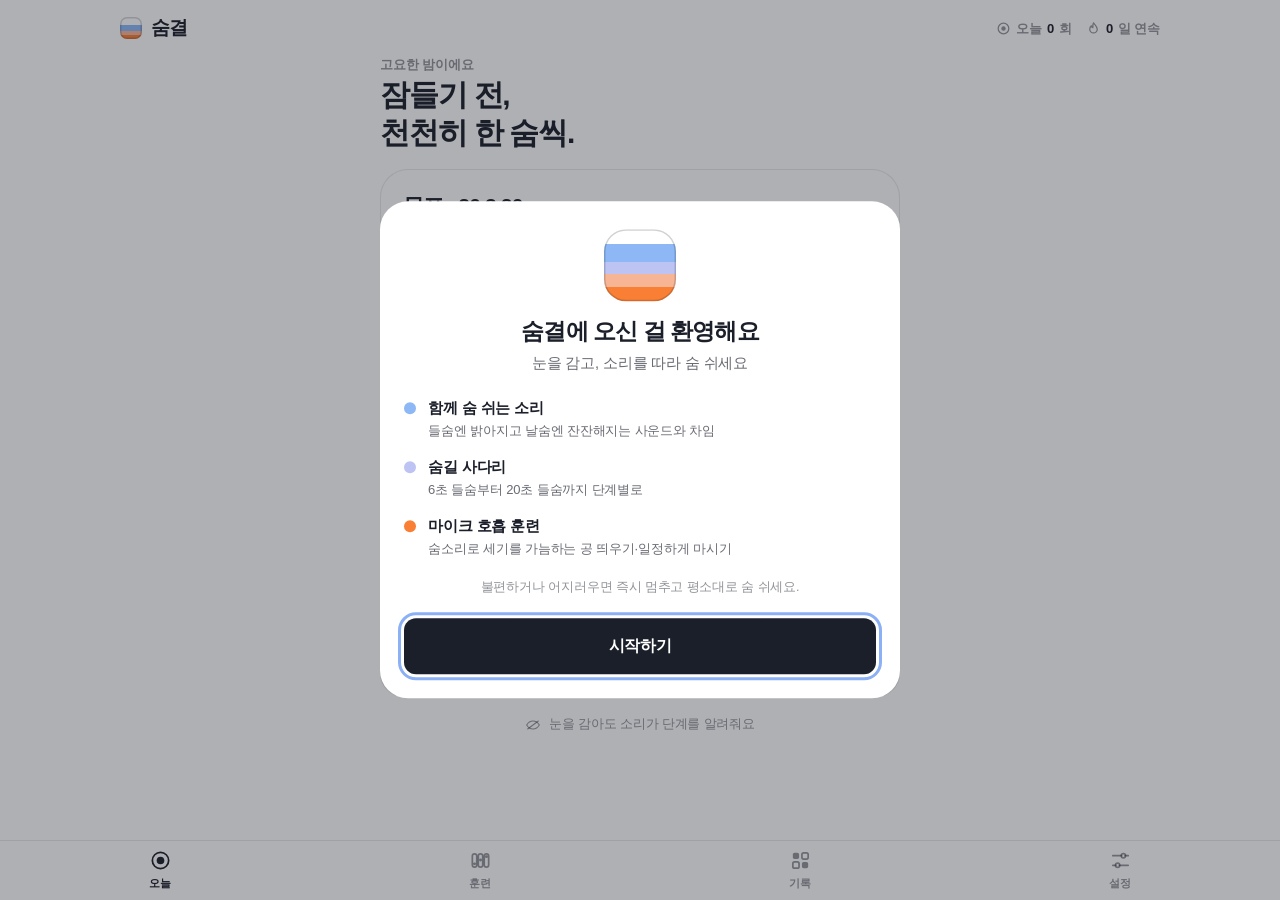
==== index.html @ 4a543d25 "design: v2.3 — 아래에서 차오르는 물 + 흰 배경 (가운데 원/블롭 제거) - 호흡 화면: 흰 화면 아래에서 물이 차오르고 내려감, 윗면은 잔잔한 물결 두 겹 - 가득 " ====
<!DOCTYPE html>
<html lang="ko">
<head>
  <meta charset="UTF-8">
  <meta name="viewport" content="width=device-width, initial-scale=1, viewport-fit=cover">
  <title>숨결 — 느린 호흡 트레이너</title>
  <meta name="description" content="눈을 감고 소리만 따라가도 되는 느린 호흡(20·3·20) 트레이너. 오프라인, 계정 없이.">
  <meta name="theme-color" content="#FFFFFF">
  <meta name="apple-mobile-web-app-capable" content="yes">
  <meta name="mobile-web-app-capable" content="yes">
  <meta name="apple-mobile-web-app-status-bar-style" content="default">
  <meta name="apple-mobile-web-app-title" content="숨결">
  <link rel="manifest" href="manifest.webmanifest">
  <link rel="icon" href="icons/icon.svg" type="image/svg+xml">
  <link rel="apple-touch-icon" href="icons/apple-touch-icon.png">
  <link rel="stylesheet" href="styles.css">
</head>
<body data-phase="idle" data-mode="idle">
  <!-- ============ 호흡 화면 (전체 화면) ============ -->
  <div class="breath-screen" id="breathScreen">
    <div class="cycle-bar" aria-hidden="true"><i id="cycleBar"></i></div>
    <div class="guide-line" aria-hidden="true"><span>가득</span></div>
    <div class="water" aria-hidden="true"></div>
    <div class="bs-text">
      <p class="phase" id="phaseText">준비</p>
      <p class="count" id="countText"></p>
    </div>
    <p class="session-note" id="sessionNote">숨이 버거우면 언제든 평소대로 쉬어도 괜찮아요</p>
  </div>

  <!-- 세션 상단 바 -->
  <div class="session-bar" aria-hidden="true">
    <button class="icon-btn" id="stopBtn" aria-label="세션 종료">
      <svg viewBox="0 0 24 24"><path d="M6 6l12 12M18 6 6 18" stroke="currentColor" stroke-width="2" stroke-linecap="round"/></svg>
    </button>
    <p class="session-meta" id="sessionMeta">20·3·20 · 3 사이클</p>
    <div class="session-actions">
      <button class="icon-btn" id="soundBtn" aria-label="소리 끄기" aria-pressed="true">
        <svg class="on" viewBox="0 0 24 24"><path d="M4 9.5h3.5L12 5.5v13l-4.5-4H4z" fill="currentColor"/><path d="M15.5 9a4.2 4.2 0 0 1 0 6M18 6.5a7.8 7.8 0 0 1 0 11" fill="none" stroke="currentColor" stroke-width="1.8" stroke-linecap="round"/></svg>
        <svg class="off" viewBox="0 0 24 24"><path d="M4 9.5h3.5L12 5.5v13l-4.5-4H4z" fill="currentColor"/><path d="M16 9.5l5 5M21 9.5l-5 5" stroke="currentColor" stroke-width="1.8" stroke-linecap="round"/></svg>
      </button>
      <button class="icon-btn" id="pauseBtn" aria-label="일시정지">
        <svg class="pause" viewBox="0 0 24 24"><rect x="6.5" y="5" width="3.6" height="14" rx="1.2" fill="currentColor"/><rect x="13.9" y="5" width="3.6" height="14" rx="1.2" fill="currentColor"/></svg>
        <svg class="play" viewBox="0 0 24 24"><path d="M8 5.5v13a.8.8 0 0 0 1.2.7l10.4-6.5a.8.8 0 0 0 0-1.4L9.2 4.8A.8.8 0 0 0 8 5.5Z" fill="currentColor"/></svg>
      </button>
    </div>
  </div>

  <!-- 상단 바 -->
  <header class="topbar">
    <div class="brand">
      <span class="brand-mark" aria-hidden="true"></span>
      <span class="brand-name">숨결</span>
    </div>
    <div class="chips">
      <span class="chip" title="오늘 완료한 호흡 사이클">
        <svg viewBox="0 0 24 24" aria-hidden="true"><circle cx="12" cy="12" r="8.5" fill="none" stroke="currentColor" stroke-width="2"/><circle cx="12" cy="12" r="3.5" fill="currentColor"/></svg>
        오늘 <b id="todayCount">0</b>회
      </span>
      <span class="chip" title="연속으로 연습한 날">
        <svg viewBox="0 0 24 24" aria-hidden="true"><path d="M12 3c3 4 6 6.2 6 10a6 6 0 0 1-12 0c0-2.4 1.3-4 2.6-5.3.3 1.6 1.2 2.6 2.4 3C10.4 7.8 11 5.2 12 3Z" fill="none" stroke="currentColor" stroke-width="2" stroke-linejoin="round"/></svg>
        <b id="streakCount">0</b>일 연속
      </span>
    </div>
  </header>

  <main id="main">
    <!-- ============ 오늘 (호흡) ============ -->
    <section class="view view-breathe" id="view-breathe" aria-labelledby="greetTitle">
      <div class="greet">
        <p class="eyebrow" id="greetEyebrow">편안한 저녁이에요</p>
        <h1 id="greetTitle">오늘도 천천히,<br>한 숨씩.</h1>
      </div>

      <div class="hero" aria-hidden="true">
        <div class="hero-text"><b id="heroTitle">기본 · 10·2·10</b><span id="heroMeta">3 사이클 · 약 1분</span></div>
        <div class="water"></div>
      </div>
      <button class="btn-primary" id="startBtn">
        <svg viewBox="0 0 24 24" aria-hidden="true"><path d="M8 5.5v13a.8.8 0 0 0 1.2.7l10.4-6.5a.8.8 0 0 0 0-1.4L9.2 4.8A.8.8 0 0 0 8 5.5Z" fill="currentColor"/></svg>
        호흡 시작
      </button>

      <div class="block">
        <div class="field-head"><h3>호흡 리듬</h3><span class="hint">들숨 · 멈춤 · 날숨 (초)</span></div>
        <div class="segmented" id="rhythmPicker" role="radiogroup" aria-label="호흡 리듬"></div>
      </div>
      <div class="block">
        <div class="field-head"><h3>반복</h3><span class="hint" id="totalTime">총 1분 6초</span></div>
        <div class="pills" id="cyclePicker" role="radiogroup" aria-label="반복 사이클 수"></div>
      </div>
      <p class="tip">
        <svg viewBox="0 0 24 24" aria-hidden="true"><path d="M2.5 12s3.5-6 9.5-6 9.5 6 9.5 6-3.5 6-9.5 6-9.5-6-9.5-6Z" fill="none" stroke="currentColor" stroke-width="1.6"/><path d="M4 18 20 6" stroke="currentColor" stroke-width="1.6" stroke-linecap="round"/></svg>
        눈을 감아도 소리가 단계를 알려줘요
      </p>
    </section>

    <!-- ============ 훈련 (마이크) ============ -->
    <section class="view view-train" id="view-train" hidden aria-labelledby="trainTitle">
      <div class="view-head">
        <p class="eyebrow">호흡 근육 운동</p>
        <h2 id="trainTitle">훈련</h2>
      </div>

      <div id="trainMenu" class="train-menu">
        <button class="game-card" data-game="balls">
          <div class="gc-text"><b>공 띄우기</b><span>세게 들이쉬어 공 3개를 띄워요. 인센티브 스피로미터처럼 힘을 키우는 훈련</span><em id="bestBalls"></em></div>
          <div class="gc-art" aria-hidden="true"><i style="--y:.25"></i><i style="--y:.6"></i><i style="--y:1"></i></div>
        </button>
        <button class="game-card" data-game="steady">
          <div class="gc-text"><b>일정하게 마시기</b><span>초록 구간 안에서 숨의 세기를 3초 일정하게. 호흡량을 고르게 조절하는 훈련</span><em id="bestSteady"></em></div>
          <div class="gc-art steady" aria-hidden="true"><u></u><i style="--y:.5"></i></div>
        </button>
        <p class="train-note"><b>어떻게 알아요?</b> 마이크로 숨소리의 크기만 분석해요. 소리는 기기 안에서만 처리하고 녹음·저장·전송하지 않아요. 실제 호흡량(mL)을 재는 건 아니고, 숨의 세기를 소리로 가늠하는 연습이에요. 입으로 마시거나 내쉬면 소리가 더 잘 잡혀요.</p>
      </div>

      <div id="trainGame" hidden>
        <div class="game-top">
          <button class="btn-ghost" id="gameBack">← 훈련 목록</button>
          <span class="mic-pill" id="micPill"><i></i><span id="micPillText">대기</span></span>
        </div>
        <div class="panel game-panel">
          <p class="game-title" id="gameTitle"></p>
          <div class="tube-area" id="tubeArea" aria-hidden="true"></div>
          <div class="meter" aria-hidden="true"><i id="meterFill"></i></div>
          <p class="game-msg" id="gameMsg" role="status" aria-live="polite"></p>
          <p class="game-sub" id="gameSub"></p>
          <div class="rep-dots" id="repDots" aria-hidden="true"></div>
          <button class="btn-primary" id="gameStart">시작</button>
          <button class="btn-text" id="demoToggle">마이크 없이 체험 (화면을 길게 눌러 불기)</button>
        </div>
      </div>
    </section>

    <!-- ============ 기록 ============ -->
    <section class="view view-journey" id="view-journey" hidden aria-labelledby="journeyTitle">
      <div class="view-head">
        <p class="eyebrow">나의 숨길</p>
        <h2 id="journeyTitle">기록</h2>
      </div>

      <div class="stats" id="stats"></div>

      <div class="panel">
        <div class="panel-head">
          <h3>최근 12주</h3>
          <div class="legend" aria-hidden="true">
            <span>적게</span><i class="l0"></i><i class="l1"></i><i class="l2"></i><i class="l3"></i><i class="l4"></i><span>많이</span>
          </div>
        </div>
        <div class="heatmap-wrap">
          <div class="heatmap" id="heatmap"></div>
          <div class="tooltip" id="heatTip" role="status" hidden></div>
        </div>
      </div>

      <div class="panel">
        <div class="panel-head">
          <h3>숨길 사다리</h3>
          <span class="hint">같은 단계 3번 완주 시 다음 단계 추천</span>
        </div>
        <ol class="ladder" id="ladder"></ol>
      </div>

      <div class="panel">
        <div class="panel-head">
          <h3>날짜별 기록</h3>
          <span class="hint" id="recordCount"></span>
        </div>
        <ul class="records" id="records"></ul>
        <p class="empty" id="emptyRecords" hidden>아직 기록이 없어요.<br>첫 번째 숨을 시작해 볼까요?</p>
      </div>
    </section>

    <!-- ============ 설정 ============ -->
    <section class="view view-settings" id="view-settings" hidden aria-labelledby="settingsTitle">
      <div class="view-head">
        <p class="eyebrow">나에게 맞게</p>
        <h2 id="settingsTitle">설정</h2>
      </div>

      <div class="panel list">
        <div class="row">
          <div class="row-text"><b>배경 사운드</b><span>호흡에 맞춰 함께 숨 쉬는 앰비언트</span></div>
          <div class="volume">
            <input type="range" id="volume" min="0" max="100" step="1" aria-label="배경 사운드 볼륨">
            <output id="volumeOut">60</output>
          </div>
        </div>
        <label class="row">
          <div class="row-text"><b>단계 전환 차임</b><span>들숨 ↑ · 멈춤 · 날숨 ↓ 음정으로 알림</span></div>
          <input type="checkbox" class="switch" id="optChime" role="switch">
        </label>
        <label class="row">
          <div class="row-text"><b>진동</b><span>단계마다 다른 진동 패턴 (Android)</span></div>
          <input type="checkbox" class="switch" id="optHaptics" role="switch">
        </label>
        <label class="row">
          <div class="row-text"><b>마음 체크인</b><span>세션 전후 마음 상태를 기록</span></div>
          <input type="checkbox" class="switch" id="optCheckin" role="switch">
        </label>
        <label class="row">
          <div class="row-text"><b>화면 켜짐 유지</b><span>연습 중 화면이 꺼지지 않게</span></div>
          <input type="checkbox" class="switch" id="optWake" role="switch">
        </label>
      </div>

      <div class="panel list">
        <div class="row">
          <div class="row-text"><b>기록 내보내기</b><span>JSON 파일로 백업</span></div>
          <button class="btn-ghost" id="exportBtn">내보내기</button>
        </div>
        <div class="row">
          <div class="row-text"><b>기록 초기화</b><span>이 기기의 모든 연습 기록 삭제</span></div>
          <button class="btn-ghost danger" id="resetBtn">초기화</button>
        </div>
      </div>

      <div class="panel about">
        <p><b>안전 안내</b> 느린 호흡과 숨 멈춤은 사람에 따라 어지러움을 줄 수 있어요. 불편하면 즉시 멈추고 평소대로 숨 쉬세요. 숨결은 의료 기기가 아니에요.</p>
        <p><b>프라이버시</b> 계정·서버·추적이 없어요. 모든 기록은 이 기기에만 저장돼요. 훈련의 마이크 소리는 녹음하지 않고 기기 안에서만 분석해요.</p>
        <p class="version">숨결 v2.3</p>
      </div>
    </section>
  </main>

  <!-- 하단 탭 -->
  <nav class="tabbar" aria-label="주요 메뉴">
    <button class="tab" data-view="breathe" aria-current="page">
      <svg viewBox="0 0 24 24" aria-hidden="true"><circle cx="12" cy="12" r="8.5" fill="none" stroke="currentColor" stroke-width="1.8"/><circle cx="12" cy="12" r="4" fill="currentColor"/></svg>
      <span>오늘</span>
    </button>
    <button class="tab" data-view="train">
      <svg viewBox="0 0 24 24" aria-hidden="true"><rect x="3.5" y="5" width="4.6" height="14" rx="2.3" fill="none" stroke="currentColor" stroke-width="1.8"/><rect x="9.7" y="5" width="4.6" height="14" rx="2.3" fill="none" stroke="currentColor" stroke-width="1.8"/><rect x="15.9" y="5" width="4.6" height="14" rx="2.3" fill="none" stroke="currentColor" stroke-width="1.8"/><circle cx="5.8" cy="15.5" r="1.5" fill="currentColor"/><circle cx="12" cy="11.5" r="1.5" fill="currentColor"/><circle cx="18.2" cy="8" r="1.5" fill="currentColor"/></svg>
      <span>훈련</span>
    </button>
    <button class="tab" data-view="journey">
      <svg viewBox="0 0 24 24" aria-hidden="true"><rect x="4" y="4" width="6.5" height="6.5" rx="1.8" fill="currentColor"/><rect x="13.5" y="4" width="6.5" height="6.5" rx="1.8" fill="none" stroke="currentColor" stroke-width="1.8"/><rect x="4" y="13.5" width="6.5" height="6.5" rx="1.8" fill="none" stroke="currentColor" stroke-width="1.8"/><rect x="13.5" y="13.5" width="6.5" height="6.5" rx="1.8" fill="currentColor"/></svg>
      <span>기록</span>
    </button>
    <button class="tab" data-view="settings">
      <svg viewBox="0 0 24 24" aria-hidden="true"><path d="M4 7h9M17 7h3M4 17h3M11 17h9" stroke="currentColor" stroke-width="1.8" stroke-linecap="round"/><circle cx="15" cy="7" r="2.2" fill="none" stroke="currentColor" stroke-width="1.8"/><circle cx="9" cy="17" r="2.2" fill="none" stroke="currentColor" stroke-width="1.8"/></svg>
      <span>설정</span>
    </button>
  </nav>

  <!-- 시트: 체크인 / 요약 / 웰컴 -->
  <div class="backdrop" id="backdrop" hidden></div>

  <div class="sheet" id="checkinSheet" role="dialog" aria-modal="true" aria-labelledby="checkinTitle" hidden>
    <p class="eyebrow" id="checkinEyebrow">시작 전</p>
    <h3 id="checkinTitle">지금 마음은 어떤가요?</h3>
    <div class="moods" id="moods"></div>
    <button class="btn-text" id="checkinSkip">건너뛰기</button>
  </div>

  <div class="sheet" id="summarySheet" role="dialog" aria-modal="true" aria-labelledby="summaryTitle" hidden>
    <div class="summary-orb" aria-hidden="true"></div>
    <h3 id="summaryTitle">수고했어요</h3>
    <p class="summary-lead" id="summaryLead"></p>
    <div class="summary-stats" id="summaryStats"></div>
    <div class="delta" id="summaryDelta" hidden></div>
    <div class="levelup" id="levelUp" hidden></div>
    <button class="btn-primary" id="summaryDone">완료</button>
  </div>

  <div class="sheet" id="onboardSheet" role="dialog" aria-modal="true" aria-labelledby="onboardTitle" hidden>
    <div class="summary-orb" aria-hidden="true"></div>
    <h3 id="onboardTitle">숨결에 오신 걸 환영해요</h3>
    <p class="welcome-sub">눈을 감고, 소리를 따라 숨 쉬세요</p>
    <ul class="usp">
      <li><i class="dot mint"></i><div><b>함께 숨 쉬는 소리</b><span>들숨엔 밝아지고 날숨엔 잔잔해지는 사운드와 차임</span></div></li>
      <li><i class="dot lav"></i><div><b>숨길 사다리</b><span>6초 들숨부터 20초 들숨까지 단계별로</span></div></li>
      <li><i class="dot peach"></i><div><b>마이크 호흡 훈련</b><span>숨소리로 세기를 가늠하는 공 띄우기·일정하게 마시기</span></div></li>
    </ul>
    <p class="safety">불편하거나 어지러우면 즉시 멈추고 평소대로 숨 쉬세요.</p>
    <button class="btn-primary" id="onboardDone">시작하기</button>
  </div>

  <div class="toast" id="toast" role="status" aria-live="polite"></div>
  <div class="sr-only" id="announcer" aria-live="assertive"></div>

  <script src="app.js"></script>
  <script src="training.js"></script>
</body>
</html>
---- styles.css ----
/* ==========================================================================
   숨결 — Visual System v5  (white · flat · quiet)
   - 흰 배경, 얇은 선, 장식 없는 UI
   - 호흡: 가운데 형태가 부풀고 꺼진다. 색은 블루 → 주황(가득) → 블루
   ========================================================================== */

@property --lvl { syntax: '<number>'; inherits: true; initial-value: 0.22; }

:root {
  --bg: #FFFFFF;
  --ink: #1B1F2A;
  --ink-2: rgba(27, 31, 42, .66);
  --ink-3: rgba(27, 31, 42, .48);
  --line: rgba(27, 31, 42, .10);
  --line-2: rgba(27, 31, 42, .20);
  --wash: rgba(27, 31, 42, .04);

  --blue: #8DB8F5;
  --blue-ink: #2D6BE4;
  --blue-soft: #EEF4FE;
  --lav: #BDC4F3;
  --coral: #F8B596;
  --orange: #F97F34;

  --p: 0;
  --lvl: .22;

  --radius: 20px;
  --radius-sm: 14px;
  --ease: cubic-bezier(.2, .8, .2, 1);
  --ease-soft: cubic-bezier(.45, 0, .2, 1);

  --safe-t: env(safe-area-inset-top, 0px);
  --safe-b: env(safe-area-inset-bottom, 0px);
  --safe-l: env(safe-area-inset-left, 0px);
  --safe-r: env(safe-area-inset-right, 0px);
  --tab-h: 60px;
  color-scheme: light;
}

*, *::before, *::after { box-sizing: border-box; }
html { -webkit-text-size-adjust: 100%; }
[hidden] { display: none !important; }

body {
  /* body에 둬야 --p(숨 진행도)가 색에 반영된다. 블루 → 라벤더 → 코랄 → 주황 */
  --orb: color-mix(in oklch, var(--orange) calc(clamp(0, var(--p) * 3 - 2, 1) * 100%),
           color-mix(in oklch, var(--coral) calc(clamp(0, var(--p) * 3 - 1, 1) * 100%),
             color-mix(in oklch, var(--lav) calc(clamp(0, var(--p) * 3, 1) * 100%), var(--blue))));
  margin: 0; min-height: 100dvh; background: var(--bg); color: var(--ink);
  font-family: "Pretendard", -apple-system, BlinkMacSystemFont, "Apple SD Gothic Neo", "Noto Sans KR", "Malgun Gothic", "Segoe UI", Roboto, sans-serif;
  font-size: 15px; line-height: 1.5; letter-spacing: -0.01em;
  -webkit-font-smoothing: antialiased; -webkit-tap-highlight-color: transparent; overflow-x: hidden;
}
button { font: inherit; color: inherit; background: none; border: 0; padding: 0; cursor: pointer; }
button:focus-visible, input:focus-visible, [tabindex]:focus-visible { outline: 3px solid color-mix(in oklab, var(--blue-ink) 55%, white); outline-offset: 3px; border-radius: 12px; }
h1, h2, h3, p { margin: 0; }
svg { display: block; }
.sr-only { position: absolute; width: 1px; height: 1px; margin: -1px; padding: 0; overflow: hidden; clip: rect(0 0 0 0); white-space: nowrap; border: 0; }

/* ---------- 상단 바 ---------- */
.topbar { position: relative; z-index: 5; display: flex; align-items: center; justify-content: space-between; gap: 12px; max-width: 1080px; margin: 0 auto; padding: calc(14px + var(--safe-t)) calc(20px + var(--safe-r)) 4px calc(20px + var(--safe-l)); }
.brand { display: flex; align-items: center; gap: 9px; }
.brand-mark { width: 22px; height: 22px; border-radius: 7px; background: linear-gradient(180deg, #fff 0 38%, var(--blue) 38% 62%, var(--coral) 62% 82%, var(--orange) 82%); box-shadow: inset 0 0 0 1.5px var(--line-2); }
.brand-name { font-weight: 800; font-size: 19px; letter-spacing: -0.03em; }
.chips { display: flex; gap: 14px; }
.chip { display: inline-flex; align-items: center; gap: 5px; font-size: 13px; font-weight: 600; color: var(--ink-3); white-space: nowrap; }
.chip svg { width: 15px; height: 15px; color: var(--ink-3); }
.chip b { color: var(--ink); font-weight: 800; font-variant-numeric: tabular-nums; }
.chip.bump b { animation: bump .7s var(--ease); display: inline-block; }
@keyframes bump { 35% { transform: scale(1.5); color: var(--orange); } }

/* ---------- 레이아웃 ---------- */
main { width: 100%; max-width: 520px; margin: 0 auto; padding: 8px calc(20px + var(--safe-r)) calc(var(--tab-h) + 40px + var(--safe-b)) calc(20px + var(--safe-l)); }
.view { animation: view-in .4s var(--ease) both; }
@keyframes view-in { from { opacity: 0; transform: translateY(6px); } }
.view-breathe { display: grid; gap: 18px; }
.eyebrow { font-size: 13px; color: var(--ink-3); font-weight: 600; margin-bottom: 2px; }
h1 { font-size: clamp(24px, 6.4vw, 30px); line-height: 1.25; font-weight: 700; letter-spacing: -0.04em; }
h2 { font-size: 30px; font-weight: 700; letter-spacing: -0.04em; }
h3 { font-size: 16px; font-weight: 700; letter-spacing: -0.02em; }
.view-head { padding: 6px 0 4px; }

/* ==========================================================================
   물: 아래에서 차오르는 수위 + 잔잔한 물결 (호흡 화면 · 홈 카드 공용)
   --lvl: 수위(0~1), --p: 숨 진행도(색)
   ========================================================================== */
.water {
  --orb: color-mix(in oklch, var(--orange) calc(clamp(0, var(--p) * 3 - 2, 1) * 100%),
           color-mix(in oklch, var(--coral) calc(clamp(0, var(--p) * 3 - 1, 1) * 100%),
             color-mix(in oklch, var(--lav) calc(clamp(0, var(--p) * 3, 1) * 100%), var(--blue))));
  position: absolute; left: 0; right: 0; bottom: 0; height: 100%;
  background: var(--orb);
  transform: translateY(calc((1 - var(--lvl)) * 100%));
  will-change: transform;
}
/* 윗면의 물결 두 겹 (마스크로 파도 모양을 만들고 좌우로 천천히 흘린다) */
.water::before, .water::after { content: ""; position: absolute; left: 0; right: 0; background: var(--orb); -webkit-mask-repeat: repeat-x; mask-repeat: repeat-x; }
.water::before { top: -16px; height: 17px; -webkit-mask-image: var(--wave); mask-image: var(--wave); -webkit-mask-size: 180px 17px; mask-size: 180px 17px; animation: wave-a 7s linear infinite; }
.water::after { top: -24px; height: 20px; opacity: .38; -webkit-mask-image: var(--wave); mask-image: var(--wave); -webkit-mask-size: 260px 20px; mask-size: 260px 20px; animation: wave-b 11s linear infinite; }
:root { --wave: url("data:image/svg+xml;utf8,<svg xmlns='http://www.w3.org/2000/svg' viewBox='0 0 160 20' preserveAspectRatio='none'><path d='M0 11 Q40 1 80 11 T160 11 V20 H0Z' fill='black'/></svg>"); }
@keyframes wave-a { to { -webkit-mask-position-x: -180px; mask-position-x: -180px; } }
@keyframes wave-b { from { -webkit-mask-position-x: -260px; mask-position-x: -260px; } to { -webkit-mask-position-x: 0; mask-position-x: 0; } }
body.paused .water::before, body.paused .water::after { animation-play-state: paused; }

/* ---------- 호흡 화면 ---------- */
.breath-screen { position: fixed; inset: 0; z-index: 12; background: #fff; overflow: hidden; visibility: hidden; opacity: 0; transition: opacity .5s var(--ease), visibility 0s linear .5s; }
body[data-mode="session"] .breath-screen { visibility: visible; opacity: 1; transition: opacity .5s var(--ease); }
body[data-mode="session"] { overflow: hidden; }
body[data-phase="prep"] .breath-screen .water { transition: transform 2.6s var(--ease-soft); }
.bs-text { position: absolute; top: calc(84px + var(--safe-t)); left: 0; right: 0; text-align: center; z-index: 2; }
.phase { font-size: clamp(32px, 8.4vw, 42px); font-weight: 700; letter-spacing: -0.04em; line-height: 1.2; }
.count { margin-top: 4px; font-size: clamp(44px, 12vw, 60px); font-weight: 300; color: var(--ink-2); font-variant-numeric: tabular-nums; letter-spacing: -0.04em; line-height: 1.1; min-height: 1.1em; }
.count.tick { animation: tick .8s var(--ease); }
@keyframes tick { 0% { opacity: .35; transform: scale(.94); } 100% { opacity: 1; transform: none; } }
.guide-line { position: absolute; left: 0; right: 0; bottom: 70%; border-top: 1.5px dashed var(--line-2); z-index: 1; }
.guide-line span { position: absolute; right: 16px; top: 6px; font-size: 11.5px; font-weight: 600; color: var(--ink-3); }
.cycle-bar { position: absolute; top: 0; left: 0; right: 0; height: 3px; background: var(--wash); z-index: 3; }
.cycle-bar i { display: block; height: 100%; width: 0; background: var(--ink); border-radius: 0 3px 3px 0; }
.session-note { position: absolute; left: 0; right: 0; bottom: calc(30px + var(--safe-b)); text-align: center; font-size: 13.5px; font-weight: 600; color: rgba(27,31,42,.7); padding: 0 24px; z-index: 2; }

.session-bar { position: fixed; z-index: 20; left: 0; right: 0; top: 0; display: grid; grid-template-columns: 44px 1fr auto; align-items: center; gap: 12px; max-width: 720px; margin: 0 auto; padding: calc(14px + var(--safe-t)) calc(14px + var(--safe-r)) 0 calc(14px + var(--safe-l)); opacity: 0; pointer-events: none; transition: opacity .4s var(--ease); }
body[data-mode="session"] .session-bar { opacity: 1; pointer-events: auto; transition-delay: .2s; }
.session-meta { text-align: center; font-size: 13.5px; font-weight: 600; color: var(--ink-3); font-variant-numeric: tabular-nums; }
.session-actions { display: flex; gap: 2px; }
.icon-btn { width: 44px; height: 44px; border-radius: 50%; display: grid; place-items: center; color: var(--ink); transition: transform .18s var(--ease), background .2s; }
.icon-btn:hover { background: var(--wash); }
.icon-btn svg { width: 22px; height: 22px; }
.icon-btn .off, .icon-btn .play { display: none; }
#soundBtn[aria-pressed="false"] .on { display: none; }
#soundBtn[aria-pressed="false"] .off { display: block; }
body.paused #pauseBtn .pause { display: none; }
body.paused #pauseBtn .play { display: block; }
body[data-phase="prep"] #pauseBtn { visibility: hidden; }
body[data-mode="session"] .topbar { opacity: 0; pointer-events: none; }
body[data-mode="session"] .tabbar { transform: translateY(110%); pointer-events: none; }
body[data-mode="session"] main { visibility: hidden; }

/* ---------- 홈 ---------- */
.hero { position: relative; height: 210px; border-radius: 28px; border: 1px solid var(--line); overflow: hidden; background: #fff; animation: idle-tide 9s var(--ease-soft) infinite; }
@property --p { syntax: '<number>'; inherits: true; initial-value: 0; }
@keyframes idle-tide { 0%, 100% { --lvl: .26; --p: 0; } 50% { --lvl: .56; --p: .95; } }
.hero-text { position: absolute; top: 20px; left: 22px; right: 22px; z-index: 2; display: grid; gap: 2px; }
.hero-text b { font-size: 21px; font-weight: 700; letter-spacing: -0.04em; }
.hero-text span { font-size: 13.5px; color: var(--ink-2); font-variant-numeric: tabular-nums; }
.block { display: grid; gap: 10px; margin-top: 6px; }
.field-head, .panel-head { display: flex; align-items: baseline; justify-content: space-between; gap: 12px; }
.panel-head { margin-bottom: 14px; flex-wrap: wrap; }
.hint { font-size: 12.5px; color: var(--ink-3); font-variant-numeric: tabular-nums; }

.segmented { display: grid; grid-template-columns: repeat(4, 1fr); gap: 8px; }
.seg { position: relative; display: grid; justify-items: center; gap: 3px; padding: 14px 4px 11px; border-radius: var(--radius-sm); border: 1.5px solid var(--line); background: #fff; transition: border-color .2s var(--ease), transform .18s var(--ease); }
.seg::before { content: ""; width: 10px; height: 10px; border-radius: 50%; margin-bottom: 2px; background: #8DB8F5; }
.seg[data-id="r2"]::before { background: #BDC4F3; } .seg[data-id="r3"]::before { background: #F8B596; } .seg[data-id="r4"]::before { background: #F97F34; }
.seg .sg { display: grid; justify-items: center; gap: 1px; }
.seg b { font-size: 14px; font-weight: 700; font-variant-numeric: tabular-nums; letter-spacing: -0.02em; }
.seg span { font-size: 11.5px; color: var(--ink-3); font-weight: 600; }
.seg[aria-checked="true"] { border-color: var(--ink); }
.seg .badge { position: absolute; top: -8px; right: 6px; font-size: 10px; font-weight: 700; font-style: normal; padding: 1px 7px; border-radius: 99px; background: var(--ink); color: #fff; }
.seg:active, .pill:active, .tab:active, .icon-btn:active, .btn-ghost:active, .mood:active { transform: scale(.96); }
.pills { display: grid; grid-template-columns: repeat(4, 1fr); gap: 8px; }
.pill { padding: 12px 0; border-radius: 999px; font-size: 14px; font-weight: 600; border: 1.5px solid var(--line); background: #fff; color: var(--ink-2); transition: all .2s var(--ease); }
.pill[aria-checked="true"] { color: #fff; background: var(--ink); border-color: var(--ink); }

.btn-primary { position: relative; overflow: hidden; isolation: isolate; display: flex; align-items: center; justify-content: center; gap: 10px; width: 100%; padding: 16px 24px; border-radius: 999px; font-size: 16px; font-weight: 700; letter-spacing: -0.02em; color: #fff; background: var(--ink); transition: transform .2s var(--ease), background-color .25s var(--ease); }
.btn-primary svg { width: 16px; height: 16px; }
.btn-primary::after { content: ""; position: absolute; left: var(--rx, 50%); top: var(--ry, 50%); z-index: -1; width: 10px; height: 10px; margin: -5px; border-radius: 50%; background: rgba(255,255,255,.28); transform: scale(0); opacity: 0; }
.btn-primary.pressed::after { animation: press .65s var(--ease); }
@keyframes press { 0% { transform: scale(0); opacity: .8; } 100% { transform: scale(60); opacity: 0; } }
@media (hover: hover) { .btn-primary:hover { transform: translateY(-1px); background: #2A3040; } }
.btn-primary:active { transform: scale(.97); }
.tip { display: flex; align-items: center; justify-content: center; gap: 8px; font-size: 12.5px; color: var(--ink-3); text-align: center; }
.tip svg { width: 16px; height: 16px; flex: none; }
.btn-ghost { padding: 9px 16px; border-radius: 999px; font-size: 13.5px; font-weight: 600; background: #fff; border: 1.5px solid var(--line); transition: all .2s var(--ease); white-space: nowrap; }
.btn-ghost.danger { color: #C4452E; border-color: rgba(196,69,46,.3); }
.btn-ghost.danger.confirm { background: #E5573C; color: #fff; border-color: transparent; }
.btn-text { display: block; margin: 6px auto 0; padding: 10px 16px; font-size: 14px; font-weight: 600; color: var(--ink-3); }

/* ---------- 하단 탭 ---------- */
.tabbar { position: fixed; z-index: 10; left: 0; right: 0; bottom: 0; display: grid; grid-template-columns: repeat(4, 1fr); height: calc(var(--tab-h) + var(--safe-b)); padding-bottom: var(--safe-b); background: #fff; border-top: 1px solid var(--line); transition: transform .4s var(--ease); }
.tab { display: flex; flex-direction: column; align-items: center; justify-content: center; gap: 3px; font-size: 11px; font-weight: 600; color: var(--ink-3); transition: color .2s var(--ease), transform .18s var(--ease); }
.tab svg { width: 23px; height: 23px; }
.tab[aria-current="page"] { color: var(--ink); }

/* ---------- 패널 ---------- */
.panel { width: 100%; background: #fff; border: 1px solid var(--line); border-radius: var(--radius); padding: 20px; }

/* ---------- 기록 ---------- */
.view-journey, .view-settings, .view-train { display: grid; gap: 14px; }
.stats { display: grid; grid-template-columns: repeat(2, 1fr); gap: 10px; }
.stat { padding: 16px 16px 14px; border-radius: var(--radius); border: 1px solid var(--line); }
.stat .k { font-size: 12.5px; color: var(--ink-3); font-weight: 600; }
.stat .v { font-size: 30px; font-weight: 700; letter-spacing: -0.04em; font-variant-numeric: tabular-nums; line-height: 1.25; margin-top: 2px; }
.stat .v small { font-size: 14px; font-weight: 600; color: var(--ink-2); margin-left: 2px; }
.stat .d { font-size: 12px; color: var(--ink-3); margin-top: 2px; }
.stat:nth-child(2) .v { color: var(--orange); }
.stat:nth-child(4) .v { color: var(--blue-ink); }
.legend { display: flex; align-items: center; gap: 4px; font-size: 11.5px; color: var(--ink-3); }
.legend span { margin: 0 2px; }
.legend i, .cell { border-radius: 5px; }
.legend i { width: 11px; height: 11px; display: inline-block; }
.l0 { background: var(--wash); } .l1 { background: #D8E6FB; } .l2 { background: #A9C8F4; } .l3 { background: #6BA0EA; } .l4 { background: #2D6BE4; }
.heatmap-wrap { position: relative; }
.heatmap { display: grid; grid-template-columns: 22px repeat(12, 1fr); grid-template-rows: 16px repeat(7, auto); gap: 4px; font-size: 10.5px; color: var(--ink-3); }
.heatmap .mlabel { grid-row: 1; white-space: nowrap; overflow: visible; }
.heatmap .dlabel { grid-column: 1; align-self: center; }
.cell { aspect-ratio: 1; width: 100%; transition: transform .2s var(--ease); }
.cell.future { background: transparent; }
.cell.today { box-shadow: 0 0 0 2px var(--orange); }
.cell:not(.future):hover, .cell.active { transform: scale(1.2); box-shadow: 0 0 0 2px #fff, 0 0 0 3.5px var(--ink); }
.tooltip { position: absolute; z-index: 3; pointer-events: none; padding: 7px 11px; border-radius: 10px; font-size: 12.5px; white-space: nowrap; background: var(--ink); color: #fff; font-weight: 600; transform: translate(-50%, calc(-100% - 8px)); }
.tooltip span { font-weight: 500; opacity: .75; }
.ladder { list-style: none; margin: 0; padding: 0; display: grid; grid-template-columns: repeat(4, 1fr); position: relative; }
.ladder::before { content: ""; position: absolute; left: 12.5%; right: 12.5%; top: 15px; height: 2px; border-radius: 2px; background: linear-gradient(90deg, var(--ink) var(--fill, 0%), var(--line) var(--fill, 0%)); }
.step { display: grid; justify-items: center; gap: 6px; text-align: center; position: relative; }
.step .node { width: 32px; height: 32px; border-radius: 50%; display: grid; place-items: center; background: #fff; border: 1.5px solid var(--line-2); font-size: 12px; font-weight: 700; color: var(--ink-3); }
.step.done .node { background: var(--ink); border-color: var(--ink); color: #fff; }
.step.current .node { border-color: var(--orange); color: var(--ink); box-shadow: 0 0 0 4px rgba(249,127,52,.18); }
.step.current.done .node { background: var(--orange); border-color: var(--orange); color: #fff; }
.step b { font-size: 13px; font-weight: 700; font-variant-numeric: tabular-nums; }
.step span { font-size: 11.5px; color: var(--ink-3); line-height: 1.35; font-weight: 500; }
.step span em { display: block; font-style: normal; }
.records { list-style: none; margin: 0; padding: 0; display: grid; max-height: 420px; overflow-y: auto; scrollbar-width: thin; }
.record { display: grid; grid-template-columns: 1fr auto; align-items: center; gap: 10px; padding: 13px 2px; border-top: 1px solid var(--line); }
.record:first-child { border-top: 0; }
.record .date { font-size: 15px; font-weight: 600; }
.record .date small { display: block; font-size: 12px; font-weight: 500; color: var(--ink-3); margin-top: 1px; }
.record .n { text-align: right; font-variant-numeric: tabular-nums; }
.record .n b { font-size: 19px; font-weight: 700; }
.record .n small { display: block; font-size: 12px; color: var(--ink-3); }
.record.is-today .date { color: var(--orange); }
.empty { text-align: center; color: var(--ink-3); padding: 24px 0 8px; font-size: 14px; }

/* ---------- 설정 ---------- */
.list { padding: 6px 20px; }
.row { display: flex; align-items: center; justify-content: space-between; gap: 16px; padding: 15px 0; border-top: 1px solid var(--line); cursor: pointer; }
.row:first-child { border-top: 0; }
div.row { cursor: default; }
.row-text { display: grid; gap: 2px; min-width: 0; }
.row-text b { font-size: 15px; font-weight: 600; }
.row-text span { font-size: 12.5px; color: var(--ink-3); }
.switch { appearance: none; -webkit-appearance: none; flex: none; margin: 0; cursor: pointer; width: 50px; height: 30px; border-radius: 999px; position: relative; background: rgba(27,31,42,.16); transition: background .3s var(--ease); }
.switch::after { content: ""; position: absolute; top: 3px; left: 3px; width: 24px; height: 24px; border-radius: 50%; background: #fff; box-shadow: 0 1px 4px rgba(0,0,0,.25); transition: transform .35s var(--ease); }
.switch:checked { background: var(--ink); }
.switch:checked::after { transform: translateX(20px); }
.volume { display: flex; align-items: center; gap: 10px; flex: none; }
.volume output { width: 28px; text-align: right; font-size: 13px; font-weight: 600; color: var(--ink-2); font-variant-numeric: tabular-nums; }
input[type="range"] { -webkit-appearance: none; appearance: none; width: 100px; height: 28px; background: transparent; cursor: pointer; margin: 0; }
input[type="range"]::-webkit-slider-runnable-track { height: 4px; border-radius: 4px; background: linear-gradient(90deg, var(--ink) var(--v, 60%), rgba(27,31,42,.12) var(--v, 60%)); }
input[type="range"]::-moz-range-track { height: 4px; border-radius: 4px; background: rgba(27,31,42,.12); }
input[type="range"]::-moz-range-progress { height: 4px; border-radius: 4px; background: var(--ink); }
input[type="range"]::-webkit-slider-thumb { -webkit-appearance: none; width: 22px; height: 22px; margin-top: -9px; border-radius: 50%; background: #fff; border: 1.5px solid var(--ink); box-shadow: 0 1px 6px rgba(0,0,0,.15); }
input[type="range"]::-moz-range-thumb { width: 18px; height: 18px; border: 1.5px solid var(--ink); border-radius: 50%; background: #fff; }
.about { display: grid; gap: 10px; font-size: 13px; color: var(--ink-3); line-height: 1.6; }
.about b { color: var(--ink-2); margin-right: 6px; }
.version { font-size: 12px; }

/* ---------- 시트 ---------- */
.backdrop { position: fixed; inset: 0; z-index: 30; background: rgba(27, 31, 42, .35); animation: fade .3s var(--ease) both; }
@keyframes fade { from { opacity: 0; } }
.sheet { position: fixed; z-index: 31; left: 0; right: 0; bottom: 0; max-width: 520px; margin: 0 auto; max-height: 92dvh; overflow-y: auto; padding: 28px calc(24px + var(--safe-r)) calc(24px + var(--safe-b)) calc(24px + var(--safe-l)); border-radius: 28px 28px 0 0; background: #fff; text-align: center; animation: sheet-in .5s var(--ease) both; }
@keyframes sheet-in { from { transform: translateY(100%); } }
.sheet.closing { animation: sheet-out .32s var(--ease-soft) both; }
@keyframes sheet-out { to { transform: translateY(105%); } }
.sheet::before { content: ""; display: block; width: 36px; height: 4px; border-radius: 4px; background: var(--line-2); margin: -14px auto 18px; }
.sheet h3 { font-size: 23px; line-height: 1.3; letter-spacing: -0.04em; font-weight: 700; }
.sheet .btn-primary { margin-top: 22px; }
.eyebrow + h3 { margin-top: 0; }
.moods { display: grid; grid-template-columns: repeat(5, 1fr); gap: 8px; margin-top: 22px; }
.mood { display: grid; justify-items: center; gap: 8px; padding: 14px 2px 12px; border-radius: 18px; border: 1.5px solid var(--line); background: #fff; font-size: 12.5px; font-weight: 600; color: var(--ink-2); transition: all .2s var(--ease); }
.mood i { width: 30px; height: 30px; border-radius: 50%; display: block; background: var(--c); transform: scale(var(--k)); }
@media (hover: hover) { .mood:hover { border-color: var(--line-2); } }
.mood.picked { border-color: var(--ink); color: var(--ink); }

.summary-orb { width: 72px; height: 72px; margin: 0 auto 16px; border-radius: 22px; background: linear-gradient(180deg, #fff 0 20%, var(--blue) 20% 45%, var(--lav) 45% 62%, var(--coral) 62% 80%, var(--orange) 80%); box-shadow: inset 0 0 0 1.5px var(--line-2); animation: idle-breathe-sm 5s var(--ease-soft) infinite; }
@keyframes idle-breathe-sm { 0%, 100% { transform: scale(.92); } 50% { transform: scale(1.05); } }
.summary-lead, .welcome-sub { margin-top: 6px; color: var(--ink-2); font-size: 14.5px; }
.summary-stats { display: grid; grid-template-columns: repeat(3, 1fr); gap: 8px; margin-top: 22px; }
.summary-stats div { padding: 14px 6px; border-radius: var(--radius-sm); background: var(--wash); }
.summary-stats b { display: block; font-size: 24px; font-weight: 700; letter-spacing: -0.03em; font-variant-numeric: tabular-nums; }
.summary-stats span { font-size: 12px; color: var(--ink-3); font-weight: 600; }
.delta { margin-top: 10px; padding: 14px 16px; border-radius: var(--radius-sm); text-align: left; display: flex; align-items: center; justify-content: space-between; gap: 12px; background: var(--blue-soft); font-size: 14.5px; font-weight: 600; }
.delta .tag { font-weight: 700; font-size: 13px; padding: 5px 11px; border-radius: 99px; background: var(--ink); color: #fff; white-space: nowrap; }
.delta .tag.neutral { background: rgba(27,31,42,.12); color: var(--ink-2); }
.levelup { margin-top: 10px; padding: 16px; border-radius: var(--radius-sm); text-align: left; background: #FFF3EA; display: flex; align-items: center; justify-content: space-between; gap: 12px; font-size: 13.5px; }
.levelup b { display: block; font-size: 15px; font-weight: 700; }
.levelup span { color: var(--ink-2); }
.levelup .btn-ghost { background: var(--orange); color: #fff; font-weight: 700; border: 0; }
.usp { list-style: none; padding: 0; margin: 22px 0 0; display: grid; gap: 14px; text-align: left; }
.usp li { display: grid; grid-template-columns: 12px 1fr; gap: 12px; align-items: start; }
.usp b { display: block; font-size: 15px; font-weight: 700; }
.usp span { font-size: 13px; color: var(--ink-2); }
.dot { width: 12px; height: 12px; border-radius: 50%; margin-top: 5px; display: block; }
.dot.mint { background: var(--blue); } .dot.lav { background: var(--lav); } .dot.peach { background: var(--orange); }
.safety { margin-top: 18px; font-size: 12.5px; color: var(--ink-3); }
.toast { position: fixed; z-index: 40; left: 50%; bottom: calc(var(--tab-h) + 24px + var(--safe-b)); transform: translate(-50%, 20px); opacity: 0; pointer-events: none; padding: 11px 18px; border-radius: 999px; font-size: 13.5px; font-weight: 600; background: var(--ink); color: #fff; transition: opacity .35s var(--ease), transform .35s var(--ease); max-width: calc(100vw - 40px); text-align: center; }
.toast.show { opacity: 1; transform: translate(-50%, 0); }

/* ---------- 훈련 (마이크) ---------- */
.train-menu { display: grid; gap: 12px; }
.game-card { display: grid; grid-template-columns: 1fr auto; gap: 16px; align-items: center; text-align: left; width: 100%; padding: 18px; border-radius: var(--radius); border: 1px solid var(--line); background: #fff; transition: transform .2s var(--ease), border-color .2s; }
.game-card:active { transform: scale(.985); }
@media (hover: hover) { .game-card:hover { border-color: var(--line-2); } }
.gc-text { display: grid; gap: 4px; }
.gc-text b { font-size: 18px; font-weight: 700; letter-spacing: -0.03em; }
.gc-text span { font-size: 13px; color: var(--ink-2); line-height: 1.45; }
.gc-text em { font-style: normal; font-size: 12.5px; font-weight: 600; color: var(--ink-3); margin-top: 2px; }
.gc-art { position: relative; display: flex; gap: 7px; justify-content: center; align-items: flex-end; width: 104px; height: 104px; }
.gc-art i { width: 26px; height: 100%; border-radius: 14px; border: 1.5px solid var(--line-2); position: relative; }
.gc-art i::after { content: ""; position: absolute; left: 3px; right: 3px; bottom: calc(3px + var(--y) * 50px); aspect-ratio: 1; border-radius: 50%; background: color-mix(in oklch, var(--orange) calc(clamp(0, var(--y, 0) * 3 - 2, 1) * 100%), color-mix(in oklch, var(--coral) calc(clamp(0, var(--y, 0) * 3 - 1, 1) * 100%), color-mix(in oklch, var(--lav) calc(clamp(0, var(--y, 0) * 3, 1) * 100%), var(--blue)))); }
.gc-art.steady { align-items: center; justify-content: center; }
.gc-art.steady i { width: 46px; }
.gc-art.steady u { position: absolute; left: 12px; right: 12px; top: 36px; height: 30px; border-radius: 8px; background: rgba(91,190,130,.22); border-top: 2px dashed rgba(40,140,90,.7); border-bottom: 2px dashed rgba(40,140,90,.7); z-index: 1; }
.train-note { font-size: 12.5px; color: var(--ink-3); line-height: 1.6; padding: 0 2px; }
.train-note b { color: var(--ink-2); }
.game-top { display: flex; align-items: center; justify-content: space-between; margin-bottom: 12px; }
.mic-pill { display: inline-flex; align-items: center; gap: 7px; padding: 8px 13px; border-radius: 999px; border: 1.5px solid var(--line); font-size: 13px; font-weight: 600; color: var(--ink-2); }
.mic-pill i { width: 9px; height: 9px; border-radius: 50%; background: rgba(27,31,42,.25); }
.mic-pill.live i { background: #3BB273; box-shadow: 0 0 0 4px rgba(59,178,115,.2); }
.mic-pill.demo i { background: var(--orange); }
.game-panel { display: grid; gap: 14px; justify-items: center; text-align: center; }
.game-title { font-size: 16px; font-weight: 700; }
.tube-area { --H: 260px; display: flex; gap: 14px; justify-content: center; align-items: flex-end; height: var(--H); width: 100%; touch-action: none; user-select: none; -webkit-user-select: none; cursor: pointer; }
.chamber { position: relative; width: 78px; height: 100%; border-radius: 42px; border: 1.5px solid var(--line-2); background: #fff; }
.chamber .tag { position: absolute; top: 12px; left: 0; right: 0; font-size: 11.5px; font-weight: 700; color: var(--ink-3); }
.ball { position: absolute; left: 50%; bottom: 8px; width: 54px; height: 54px; margin-left: -27px; border-radius: 50%; transform: translateY(calc(var(--y, 0) * -1 * (var(--H) - 78px))); background: color-mix(in oklch, var(--orange) calc(clamp(0, var(--y, 0) * 3 - 2, 1) * 100%), color-mix(in oklch, var(--coral) calc(clamp(0, var(--y, 0) * 3 - 1, 1) * 100%), color-mix(in oklch, var(--lav) calc(clamp(0, var(--y, 0) * 3, 1) * 100%), var(--blue)))); }
.chamber.wide { width: 150px; }
.zone { position: absolute; left: 6px; right: 6px; border-radius: 12px; background: rgba(91,190,130,.18); border-top: 2px dashed rgba(40,140,90,.7); border-bottom: 2px dashed rgba(40,140,90,.7); transition: background .2s var(--ease); }
.zone.hit { background: rgba(91,190,130,.4); }
.meter { width: 100%; max-width: 320px; height: 6px; border-radius: 6px; background: var(--wash); overflow: hidden; }
.meter i { display: block; height: 100%; width: 0; border-radius: 6px; background: linear-gradient(90deg, var(--blue), var(--orange)); }
.game-msg { font-size: 18px; font-weight: 700; letter-spacing: -0.02em; min-height: 1.5em; }
.game-sub { font-size: 13.5px; color: var(--ink-2); min-height: 1.4em; font-variant-numeric: tabular-nums; }
.rep-dots { display: flex; gap: 8px; }
.rep-dots i { width: 13px; height: 13px; border-radius: 50%; background: #fff; border: 1.5px solid var(--line-2); }
.rep-dots i.cur { border-color: var(--ink); }
.rep-dots i.done { background: var(--blue); border-color: var(--blue); }
.rep-dots i.star { background: var(--orange); border-color: var(--orange); }

/* ---------- 반응형 ---------- */
@media (min-width: 520px) {
  .stats { grid-template-columns: repeat(4, 1fr); }
  .sheet { bottom: auto; top: 50%; border-radius: 28px; transform: translateY(-50%); animation-name: modal-in; }
  .sheet.closing { animation-name: modal-out; }
  .sheet::before { display: none; }
  @keyframes modal-in { from { opacity: 0; transform: translateY(-46%) scale(.96); } to { opacity: 1; transform: translateY(-50%); } }
  @keyframes modal-out { to { opacity: 0; transform: translateY(-48%) scale(.97); } }
}
@media (min-width: 960px) {
  main { max-width: 560px; }
}
@media (max-height: 560px) and (orientation: landscape) {
  .bs-text { top: 56px; } .phase { font-size: 26px; } .count { font-size: 34px; }
  .session-note { display: none; }
}
@media (prefers-reduced-motion: reduce) {
  .summary-orb, 
  .view, .sheet { animation-duration: .01s !important; }
}
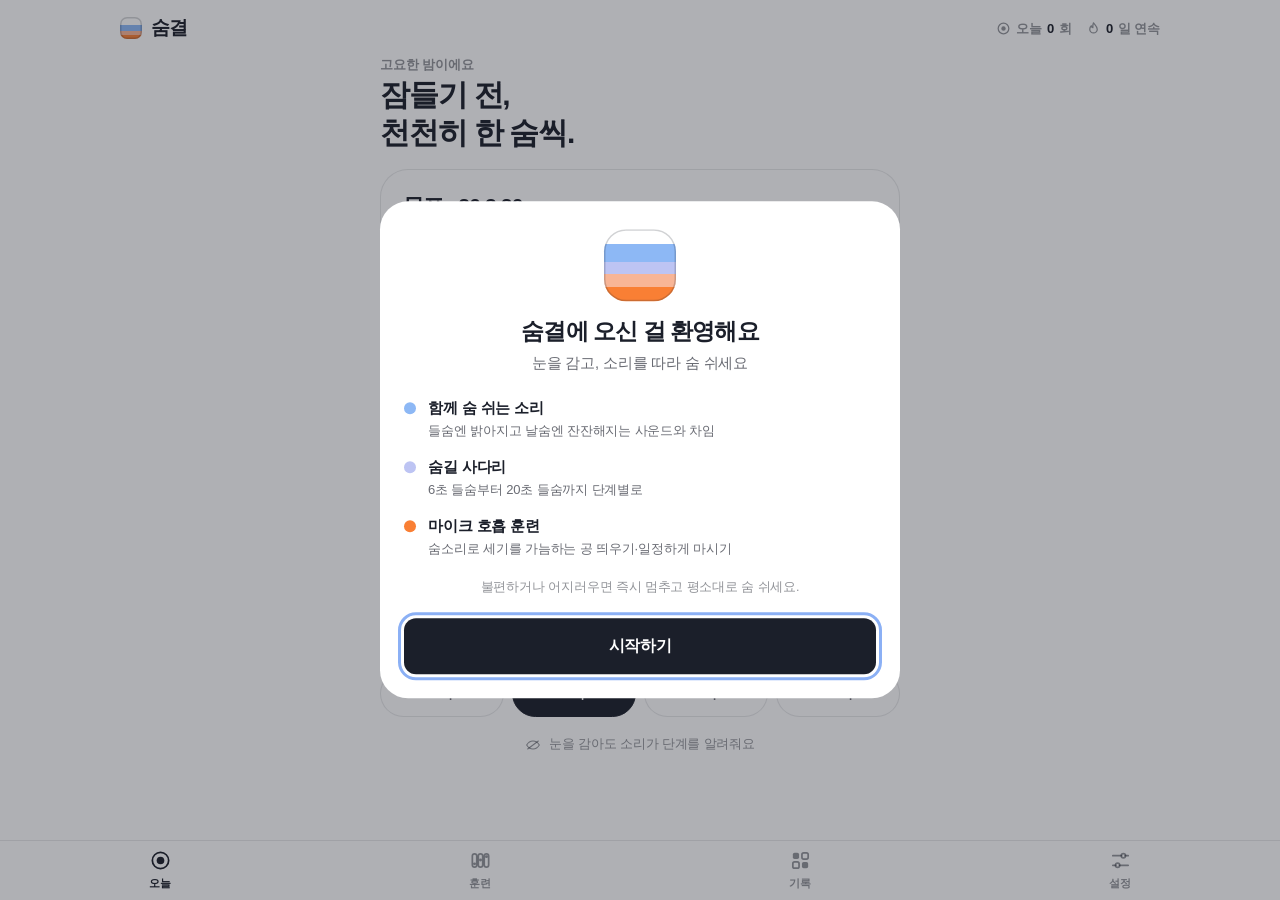
==== commit a26bdf4d: "design: v2.4 — 가운데가 솟은 돔 물결 + 표정이 변하는 캐릭터 - 물: 가운데가 솟은 돔 + 두 겹의 물결, SVG를 매 프레임 계산 (tide.js) - 캐릭터: 크" ====
--- a/index.html
+++ b/index.html
@@ -20,7 +20,7 @@
   <div class="breath-screen" id="breathScreen">
     <div class="cycle-bar" aria-hidden="true"><i id="cycleBar"></i></div>
     <div class="guide-line" aria-hidden="true"><span>가득</span></div>
-    <div class="water" aria-hidden="true"></div>
+    <svg class="tide-svg" id="tideSession" aria-hidden="true"></svg>
     <div class="bs-text">
       <p class="phase" id="phaseText">준비</p>
       <p class="count" id="countText"></p>
@@ -74,7 +74,7 @@
 
       <div class="hero" aria-hidden="true">
         <div class="hero-text"><b id="heroTitle">기본 · 10·2·10</b><span id="heroMeta">3 사이클 · 약 1분</span></div>
-        <div class="water"></div>
+        <svg class="tide-svg" id="tideHero" aria-hidden="true"></svg>
       </div>
       <button class="btn-primary" id="startBtn">
         <svg viewBox="0 0 24 24" aria-hidden="true"><path d="M8 5.5v13a.8.8 0 0 0 1.2.7l10.4-6.5a.8.8 0 0 0 0-1.4L9.2 4.8A.8.8 0 0 0 8 5.5Z" fill="currentColor"/></svg>
@@ -219,7 +219,7 @@
       <div class="panel about">
         <p><b>안전 안내</b> 느린 호흡과 숨 멈춤은 사람에 따라 어지러움을 줄 수 있어요. 불편하면 즉시 멈추고 평소대로 숨 쉬세요. 숨결은 의료 기기가 아니에요.</p>
         <p><b>프라이버시</b> 계정·서버·추적이 없어요. 모든 기록은 이 기기에만 저장돼요. 훈련의 마이크 소리는 녹음하지 않고 기기 안에서만 분석해요.</p>
-        <p class="version">숨결 v2.3</p>
+        <p class="version">숨결 v2.4</p>
       </div>
     </section>
   </main>
@@ -280,6 +280,7 @@
   <div class="toast" id="toast" role="status" aria-live="polite"></div>
   <div class="sr-only" id="announcer" aria-live="assertive"></div>
 
+  <script src="tide.js"></script>
   <script src="app.js"></script>
   <script src="training.js"></script>
 </body>
--- a/styles.css
+++ b/styles.css
@@ -82,32 +82,21 @@
 .view-head { padding: 6px 0 4px; }
 
 /* ==========================================================================
-   물: 아래에서 차오르는 수위 + 잔잔한 물결 (호흡 화면 · 홈 카드 공용)
-   --lvl: 수위(0~1), --p: 숨 진행도(색)
+   물: 아래에서 차오르는 수위 + 가운데가 솟은 돔 + 잔잔한 물결 (tide.js가 그린다)
    ========================================================================== */
-.water {
+.tide-svg {
   --orb: color-mix(in oklch, var(--orange) calc(clamp(0, var(--p) * 3 - 2, 1) * 100%),
            color-mix(in oklch, var(--coral) calc(clamp(0, var(--p) * 3 - 1, 1) * 100%),
              color-mix(in oklch, var(--lav) calc(clamp(0, var(--p) * 3, 1) * 100%), var(--blue))));
-  position: absolute; left: 0; right: 0; bottom: 0; height: 100%;
-  background: var(--orb);
-  transform: translateY(calc((1 - var(--lvl)) * 100%));
-  will-change: transform;
-}
-/* 윗면의 물결 두 겹 (마스크로 파도 모양을 만들고 좌우로 천천히 흘린다) */
-.water::before, .water::after { content: ""; position: absolute; left: 0; right: 0; background: var(--orb); -webkit-mask-repeat: repeat-x; mask-repeat: repeat-x; }
-.water::before { top: -16px; height: 17px; -webkit-mask-image: var(--wave); mask-image: var(--wave); -webkit-mask-size: 180px 17px; mask-size: 180px 17px; animation: wave-a 7s linear infinite; }
-.water::after { top: -24px; height: 20px; opacity: .38; -webkit-mask-image: var(--wave); mask-image: var(--wave); -webkit-mask-size: 260px 20px; mask-size: 260px 20px; animation: wave-b 11s linear infinite; }
-:root { --wave: url("data:image/svg+xml;utf8,<svg xmlns='http://www.w3.org/2000/svg' viewBox='0 0 160 20' preserveAspectRatio='none'><path d='M0 11 Q40 1 80 11 T160 11 V20 H0Z' fill='black'/></svg>"); }
-@keyframes wave-a { to { -webkit-mask-position-x: -180px; mask-position-x: -180px; } }
-@keyframes wave-b { from { -webkit-mask-position-x: -260px; mask-position-x: -260px; } to { -webkit-mask-position-x: 0; mask-position-x: 0; } }
-body.paused .water::before, body.paused .water::after { animation-play-state: paused; }
+  position: absolute; inset: 0; width: 100%; height: 100%; display: block;
+}
+.tide-svg .w1 { fill: var(--orb); }
+.tide-svg .w2 { fill: color-mix(in oklch, var(--orb) 38%, transparent); }
 
 /* ---------- 호흡 화면 ---------- */
 .breath-screen { position: fixed; inset: 0; z-index: 12; background: #fff; overflow: hidden; visibility: hidden; opacity: 0; transition: opacity .5s var(--ease), visibility 0s linear .5s; }
 body[data-mode="session"] .breath-screen { visibility: visible; opacity: 1; transition: opacity .5s var(--ease); }
 body[data-mode="session"] { overflow: hidden; }
-body[data-phase="prep"] .breath-screen .water { transition: transform 2.6s var(--ease-soft); }
 .bs-text { position: absolute; top: calc(84px + var(--safe-t)); left: 0; right: 0; text-align: center; z-index: 2; }
 .phase { font-size: clamp(32px, 8.4vw, 42px); font-weight: 700; letter-spacing: -0.04em; line-height: 1.2; }
 .count { margin-top: 4px; font-size: clamp(44px, 12vw, 60px); font-weight: 300; color: var(--ink-2); font-variant-numeric: tabular-nums; letter-spacing: -0.04em; line-height: 1.1; min-height: 1.1em; }
@@ -137,9 +126,7 @@
 body[data-mode="session"] main { visibility: hidden; }
 
 /* ---------- 홈 ---------- */
-.hero { position: relative; height: 210px; border-radius: 28px; border: 1px solid var(--line); overflow: hidden; background: #fff; animation: idle-tide 9s var(--ease-soft) infinite; }
-@property --p { syntax: '<number>'; inherits: true; initial-value: 0; }
-@keyframes idle-tide { 0%, 100% { --lvl: .26; --p: 0; } 50% { --lvl: .56; --p: .95; } }
+.hero { position: relative; height: 230px; border-radius: 28px; border: 1px solid var(--line); overflow: hidden; background: #fff; }
 .hero-text { position: absolute; top: 20px; left: 22px; right: 22px; z-index: 2; display: grid; gap: 2px; }
 .hero-text b { font-size: 21px; font-weight: 700; letter-spacing: -0.04em; }
 .hero-text span { font-size: 13.5px; color: var(--ink-2); font-variant-numeric: tabular-nums; }
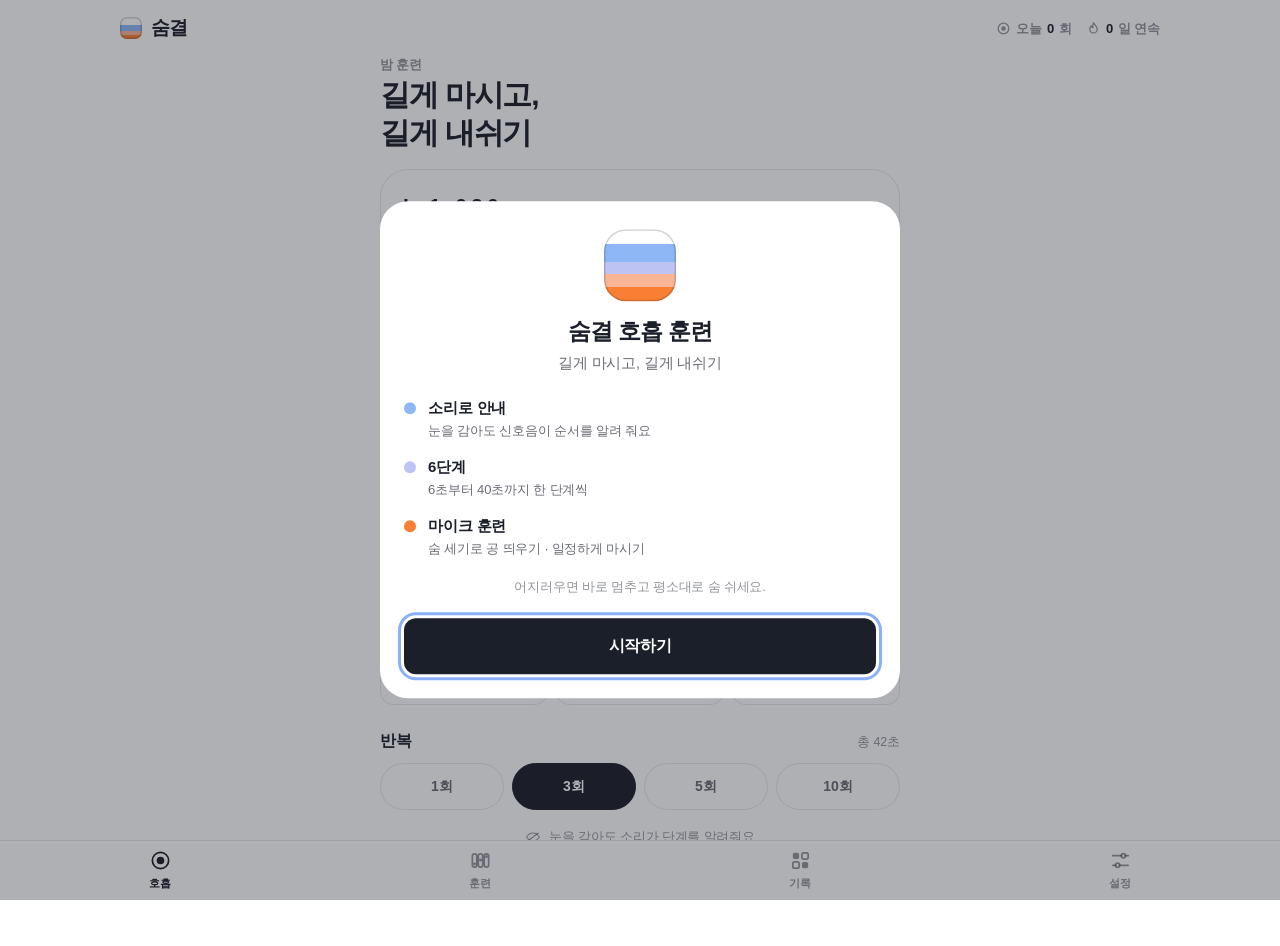
==== commit 19b48f95: "feat: Lv.1~6 단계(30·3·30, 40·3·40 추가), 훈련 톤 문구, 난이도 체크 - 마음 체크인 → 끝난 뒤 난이도 체크(쉬웠다/적당했다/힘들었다)로 교체, 다음 " ====
--- a/index.html
+++ b/index.html
@@ -3,8 +3,8 @@
 <head>
   <meta charset="UTF-8">
   <meta name="viewport" content="width=device-width, initial-scale=1, viewport-fit=cover">
-  <title>숨결 — 느린 호흡 트레이너</title>
-  <meta name="description" content="눈을 감고 소리만 따라가도 되는 느린 호흡(20·3·20) 트레이너. 오프라인, 계정 없이.">
+  <title>숨결 — 호흡 훈련</title>
+  <meta name="description" content="길게 마시고 길게 내쉬는 호흡 훈련. 6초부터 40초까지 6단계. 오프라인, 계정 없이.">
   <meta name="theme-color" content="#FFFFFF">
   <meta name="apple-mobile-web-app-capable" content="yes">
   <meta name="mobile-web-app-capable" content="yes">
@@ -25,7 +25,7 @@
       <p class="phase" id="phaseText">준비</p>
       <p class="count" id="countText"></p>
     </div>
-    <p class="session-note" id="sessionNote">숨이 버거우면 언제든 평소대로 쉬어도 괜찮아요</p>
+    <p class="session-note" id="sessionNote">힘들면 멈추고 평소대로 숨 쉬세요</p>
   </div>
 
   <!-- 세션 상단 바 -->
@@ -68,8 +68,8 @@
     <!-- ============ 오늘 (호흡) ============ -->
     <section class="view view-breathe" id="view-breathe" aria-labelledby="greetTitle">
       <div class="greet">
-        <p class="eyebrow" id="greetEyebrow">편안한 저녁이에요</p>
-        <h1 id="greetTitle">오늘도 천천히,<br>한 숨씩.</h1>
+        <p class="eyebrow" id="greetEyebrow">오늘의 훈련</p>
+        <h1 id="greetTitle">길게 마시고,<br>길게 내쉬기</h1>
       </div>
 
       <div class="hero" aria-hidden="true">
@@ -82,8 +82,8 @@
       </button>
 
       <div class="block">
-        <div class="field-head"><h3>호흡 리듬</h3><span class="hint">들숨 · 멈춤 · 날숨 (초)</span></div>
-        <div class="segmented" id="rhythmPicker" role="radiogroup" aria-label="호흡 리듬"></div>
+        <div class="field-head"><h3>단계</h3><span class="hint">들숨 · 멈춤 · 날숨 (초)</span></div>
+        <div class="segmented" id="rhythmPicker" role="radiogroup" aria-label="단계"></div>
       </div>
       <div class="block">
         <div class="field-head"><h3>반복</h3><span class="hint" id="totalTime">총 1분 6초</span></div>
@@ -98,7 +98,7 @@
     <!-- ============ 훈련 (마이크) ============ -->
     <section class="view view-train" id="view-train" hidden aria-labelledby="trainTitle">
       <div class="view-head">
-        <p class="eyebrow">호흡 근육 운동</p>
+        <p class="eyebrow">마이크 훈련</p>
         <h2 id="trainTitle">훈련</h2>
       </div>
 
@@ -135,7 +135,7 @@
     <!-- ============ 기록 ============ -->
     <section class="view view-journey" id="view-journey" hidden aria-labelledby="journeyTitle">
       <div class="view-head">
-        <p class="eyebrow">나의 숨길</p>
+        <p class="eyebrow">내 기록</p>
         <h2 id="journeyTitle">기록</h2>
       </div>
 
@@ -156,8 +156,8 @@
 
       <div class="panel">
         <div class="panel-head">
-          <h3>숨길 사다리</h3>
-          <span class="hint">같은 단계 3번 완주 시 다음 단계 추천</span>
+          <h3>단계</h3>
+          <span class="hint">끝까지 해낸 횟수</span>
         </div>
         <ol class="ladder" id="ladder"></ol>
       </div>
@@ -168,39 +168,39 @@
           <span class="hint" id="recordCount"></span>
         </div>
         <ul class="records" id="records"></ul>
-        <p class="empty" id="emptyRecords" hidden>아직 기록이 없어요.<br>첫 번째 숨을 시작해 볼까요?</p>
+        <p class="empty" id="emptyRecords" hidden>아직 기록이 없어요.<br>첫 훈련을 시작해 보세요.</p>
       </div>
     </section>
 
     <!-- ============ 설정 ============ -->
     <section class="view view-settings" id="view-settings" hidden aria-labelledby="settingsTitle">
       <div class="view-head">
-        <p class="eyebrow">나에게 맞게</p>
+        <p class="eyebrow">내 설정</p>
         <h2 id="settingsTitle">설정</h2>
       </div>
 
       <div class="panel list">
         <div class="row">
-          <div class="row-text"><b>배경 사운드</b><span>호흡에 맞춰 함께 숨 쉬는 앰비언트</span></div>
+          <div class="row-text"><b>배경 음악</b><span>훈련 중 음악 크기</span></div>
           <div class="volume">
             <input type="range" id="volume" min="0" max="100" step="1" aria-label="배경 사운드 볼륨">
             <output id="volumeOut">60</output>
           </div>
         </div>
         <label class="row">
-          <div class="row-text"><b>단계 전환 차임</b><span>들숨 ↑ · 멈춤 · 날숨 ↓ 음정으로 알림</span></div>
+          <div class="row-text"><b>신호음</b><span>들숨 · 멈춤 · 날숨이 바뀔 때</span></div>
           <input type="checkbox" class="switch" id="optChime" role="switch">
         </label>
         <label class="row">
-          <div class="row-text"><b>진동</b><span>단계마다 다른 진동 패턴 (Android)</span></div>
+          <div class="row-text"><b>진동</b><span>들숨 · 멈춤 · 날숨이 바뀔 때</span></div>
           <input type="checkbox" class="switch" id="optHaptics" role="switch">
         </label>
         <label class="row">
-          <div class="row-text"><b>마음 체크인</b><span>세션 전후 마음 상태를 기록</span></div>
+          <div class="row-text"><b>난이도 체크</b><span>끝난 뒤 쉬웠는지 묻고 다음 단계를 추천</span></div>
           <input type="checkbox" class="switch" id="optCheckin" role="switch">
         </label>
         <label class="row">
-          <div class="row-text"><b>화면 켜짐 유지</b><span>연습 중 화면이 꺼지지 않게</span></div>
+          <div class="row-text"><b>화면 켜 두기</b><span>훈련 중 화면이 꺼지지 않게</span></div>
           <input type="checkbox" class="switch" id="optWake" role="switch">
         </label>
       </div>
@@ -211,7 +211,7 @@
           <button class="btn-ghost" id="exportBtn">내보내기</button>
         </div>
         <div class="row">
-          <div class="row-text"><b>기록 초기화</b><span>이 기기의 모든 연습 기록 삭제</span></div>
+          <div class="row-text"><b>기록 초기화</b><span>이 기기의 모든 훈련 기록 삭제</span></div>
           <button class="btn-ghost danger" id="resetBtn">초기화</button>
         </div>
       </div>
@@ -219,7 +219,7 @@
       <div class="panel about">
         <p><b>안전 안내</b> 느린 호흡과 숨 멈춤은 사람에 따라 어지러움을 줄 수 있어요. 불편하면 즉시 멈추고 평소대로 숨 쉬세요. 숨결은 의료 기기가 아니에요.</p>
         <p><b>프라이버시</b> 계정·서버·추적이 없어요. 모든 기록은 이 기기에만 저장돼요. 훈련의 마이크 소리는 녹음하지 않고 기기 안에서만 분석해요.</p>
-        <p class="version">숨결 v2.4</p>
+<p class="version"><a href="privacy.html" target="_blank" rel="noopener">개인정보 처리방침</a> · 숨결 v2.5</p>
       </div>
     </section>
   </main>
@@ -228,7 +228,7 @@
   <nav class="tabbar" aria-label="주요 메뉴">
     <button class="tab" data-view="breathe" aria-current="page">
       <svg viewBox="0 0 24 24" aria-hidden="true"><circle cx="12" cy="12" r="8.5" fill="none" stroke="currentColor" stroke-width="1.8"/><circle cx="12" cy="12" r="4" fill="currentColor"/></svg>
-      <span>오늘</span>
+      <span>호흡</span>
     </button>
     <button class="tab" data-view="train">
       <svg viewBox="0 0 24 24" aria-hidden="true"><rect x="3.5" y="5" width="4.6" height="14" rx="2.3" fill="none" stroke="currentColor" stroke-width="1.8"/><rect x="9.7" y="5" width="4.6" height="14" rx="2.3" fill="none" stroke="currentColor" stroke-width="1.8"/><rect x="15.9" y="5" width="4.6" height="14" rx="2.3" fill="none" stroke="currentColor" stroke-width="1.8"/><circle cx="5.8" cy="15.5" r="1.5" fill="currentColor"/><circle cx="12" cy="11.5" r="1.5" fill="currentColor"/><circle cx="18.2" cy="8" r="1.5" fill="currentColor"/></svg>
@@ -248,15 +248,15 @@
   <div class="backdrop" id="backdrop" hidden></div>
 
   <div class="sheet" id="checkinSheet" role="dialog" aria-modal="true" aria-labelledby="checkinTitle" hidden>
-    <p class="eyebrow" id="checkinEyebrow">시작 전</p>
-    <h3 id="checkinTitle">지금 마음은 어떤가요?</h3>
+    <p class="eyebrow" id="checkinEyebrow">난이도 체크</p>
+    <h3 id="checkinTitle">어땠나요?</h3>
     <div class="moods" id="moods"></div>
     <button class="btn-text" id="checkinSkip">건너뛰기</button>
   </div>
 
   <div class="sheet" id="summarySheet" role="dialog" aria-modal="true" aria-labelledby="summaryTitle" hidden>
     <div class="summary-orb" aria-hidden="true"></div>
-    <h3 id="summaryTitle">수고했어요</h3>
+    <h3 id="summaryTitle">완료!</h3>
     <p class="summary-lead" id="summaryLead"></p>
     <div class="summary-stats" id="summaryStats"></div>
     <div class="delta" id="summaryDelta" hidden></div>
@@ -266,14 +266,14 @@
 
   <div class="sheet" id="onboardSheet" role="dialog" aria-modal="true" aria-labelledby="onboardTitle" hidden>
     <div class="summary-orb" aria-hidden="true"></div>
-    <h3 id="onboardTitle">숨결에 오신 걸 환영해요</h3>
-    <p class="welcome-sub">눈을 감고, 소리를 따라 숨 쉬세요</p>
+    <h3 id="onboardTitle">숨결 호흡 훈련</h3>
+    <p class="welcome-sub">길게 마시고, 길게 내쉬기</p>
     <ul class="usp">
-      <li><i class="dot mint"></i><div><b>함께 숨 쉬는 소리</b><span>들숨엔 밝아지고 날숨엔 잔잔해지는 사운드와 차임</span></div></li>
-      <li><i class="dot lav"></i><div><b>숨길 사다리</b><span>6초 들숨부터 20초 들숨까지 단계별로</span></div></li>
-      <li><i class="dot peach"></i><div><b>마이크 호흡 훈련</b><span>숨소리로 세기를 가늠하는 공 띄우기·일정하게 마시기</span></div></li>
+      <li><i class="dot mint"></i><div><b>소리로 안내</b><span>눈을 감아도 신호음이 순서를 알려 줘요</span></div></li>
+      <li><i class="dot lav"></i><div><b>6단계</b><span>6초부터 40초까지 한 단계씩</span></div></li>
+      <li><i class="dot peach"></i><div><b>마이크 훈련</b><span>숨 세기로 공 띄우기 · 일정하게 마시기</span></div></li>
     </ul>
-    <p class="safety">불편하거나 어지러우면 즉시 멈추고 평소대로 숨 쉬세요.</p>
+    <p class="safety">어지러우면 바로 멈추고 평소대로 숨 쉬세요.</p>
     <button class="btn-primary" id="onboardDone">시작하기</button>
   </div>
 
--- a/styles.css
+++ b/styles.css
@@ -135,12 +135,13 @@
 .panel-head { margin-bottom: 14px; flex-wrap: wrap; }
 .hint { font-size: 12.5px; color: var(--ink-3); font-variant-numeric: tabular-nums; }
 
-.segmented { display: grid; grid-template-columns: repeat(4, 1fr); gap: 8px; }
+.segmented { display: grid; grid-template-columns: repeat(3, 1fr); gap: 8px; }
 .seg { position: relative; display: grid; justify-items: center; gap: 3px; padding: 14px 4px 11px; border-radius: var(--radius-sm); border: 1.5px solid var(--line); background: #fff; transition: border-color .2s var(--ease), transform .18s var(--ease); }
 .seg::before { content: ""; width: 10px; height: 10px; border-radius: 50%; margin-bottom: 2px; background: #8DB8F5; }
-.seg[data-id="r2"]::before { background: #BDC4F3; } .seg[data-id="r3"]::before { background: #F8B596; } .seg[data-id="r4"]::before { background: #F97F34; }
+.seg[data-id="r2"]::before { background: #BDC4F3; } .seg[data-id="r3"]::before { background: #F8B596; } .seg[data-id="r4"]::before { background: #F97F34; } .seg[data-id="r5"]::before { background: #E8552B; } .seg[data-id="r6"]::before { background: #B8321F; }
+.seg.cleared::after { content: "✓"; position: absolute; top: 6px; right: 9px; font-size: 11px; font-weight: 800; color: var(--ink-3); }
 .seg .sg { display: grid; justify-items: center; gap: 1px; }
-.seg b { font-size: 14px; font-weight: 700; font-variant-numeric: tabular-nums; letter-spacing: -0.02em; }
+.seg b { font-size: 15px; font-weight: 700; font-variant-numeric: tabular-nums; letter-spacing: -0.02em; }
 .seg span { font-size: 11.5px; color: var(--ink-3); font-weight: 600; }
 .seg[aria-checked="true"] { border-color: var(--ink); }
 .seg .badge { position: absolute; top: -8px; right: 6px; font-size: 10px; font-weight: 700; font-style: normal; padding: 1px 7px; border-radius: 99px; background: var(--ink); color: #fff; }
@@ -197,8 +198,8 @@
 .cell:not(.future):hover, .cell.active { transform: scale(1.2); box-shadow: 0 0 0 2px #fff, 0 0 0 3.5px var(--ink); }
 .tooltip { position: absolute; z-index: 3; pointer-events: none; padding: 7px 11px; border-radius: 10px; font-size: 12.5px; white-space: nowrap; background: var(--ink); color: #fff; font-weight: 600; transform: translate(-50%, calc(-100% - 8px)); }
 .tooltip span { font-weight: 500; opacity: .75; }
-.ladder { list-style: none; margin: 0; padding: 0; display: grid; grid-template-columns: repeat(4, 1fr); position: relative; }
-.ladder::before { content: ""; position: absolute; left: 12.5%; right: 12.5%; top: 15px; height: 2px; border-radius: 2px; background: linear-gradient(90deg, var(--ink) var(--fill, 0%), var(--line) var(--fill, 0%)); }
+.ladder { list-style: none; margin: 0; padding: 0; display: grid; grid-template-columns: repeat(6, 1fr); position: relative; }
+.ladder::before { content: ""; position: absolute; left: 8.33%; right: 8.33%; top: 15px; height: 2px; border-radius: 2px; background: linear-gradient(90deg, var(--ink) var(--fill, 0%), var(--line) var(--fill, 0%)); }
 .step { display: grid; justify-items: center; gap: 6px; text-align: center; position: relative; }
 .step .node { width: 32px; height: 32px; border-radius: 50%; display: grid; place-items: center; background: #fff; border: 1.5px solid var(--line-2); font-size: 12px; font-weight: 700; color: var(--ink-3); }
 .step.done .node { background: var(--ink); border-color: var(--ink); color: #fff; }
@@ -241,6 +242,7 @@
 .about { display: grid; gap: 10px; font-size: 13px; color: var(--ink-3); line-height: 1.6; }
 .about b { color: var(--ink-2); margin-right: 6px; }
 .version { font-size: 12px; }
+.version a { color: var(--ink-2); text-underline-offset: 3px; }
 
 /* ---------- 시트 ---------- */
 .backdrop { position: fixed; inset: 0; z-index: 30; background: rgba(27, 31, 42, .35); animation: fade .3s var(--ease) both; }
@@ -253,7 +255,7 @@
 .sheet h3 { font-size: 23px; line-height: 1.3; letter-spacing: -0.04em; font-weight: 700; }
 .sheet .btn-primary { margin-top: 22px; }
 .eyebrow + h3 { margin-top: 0; }
-.moods { display: grid; grid-template-columns: repeat(5, 1fr); gap: 8px; margin-top: 22px; }
+.moods { display: grid; grid-template-columns: repeat(3, 1fr); gap: 8px; margin-top: 22px; }
 .mood { display: grid; justify-items: center; gap: 8px; padding: 14px 2px 12px; border-radius: 18px; border: 1.5px solid var(--line); background: #fff; font-size: 12.5px; font-weight: 600; color: var(--ink-2); transition: all .2s var(--ease); }
 .mood i { width: 30px; height: 30px; border-radius: 50%; display: block; background: var(--c); transform: scale(var(--k)); }
 @media (hover: hover) { .mood:hover { border-color: var(--line-2); } }
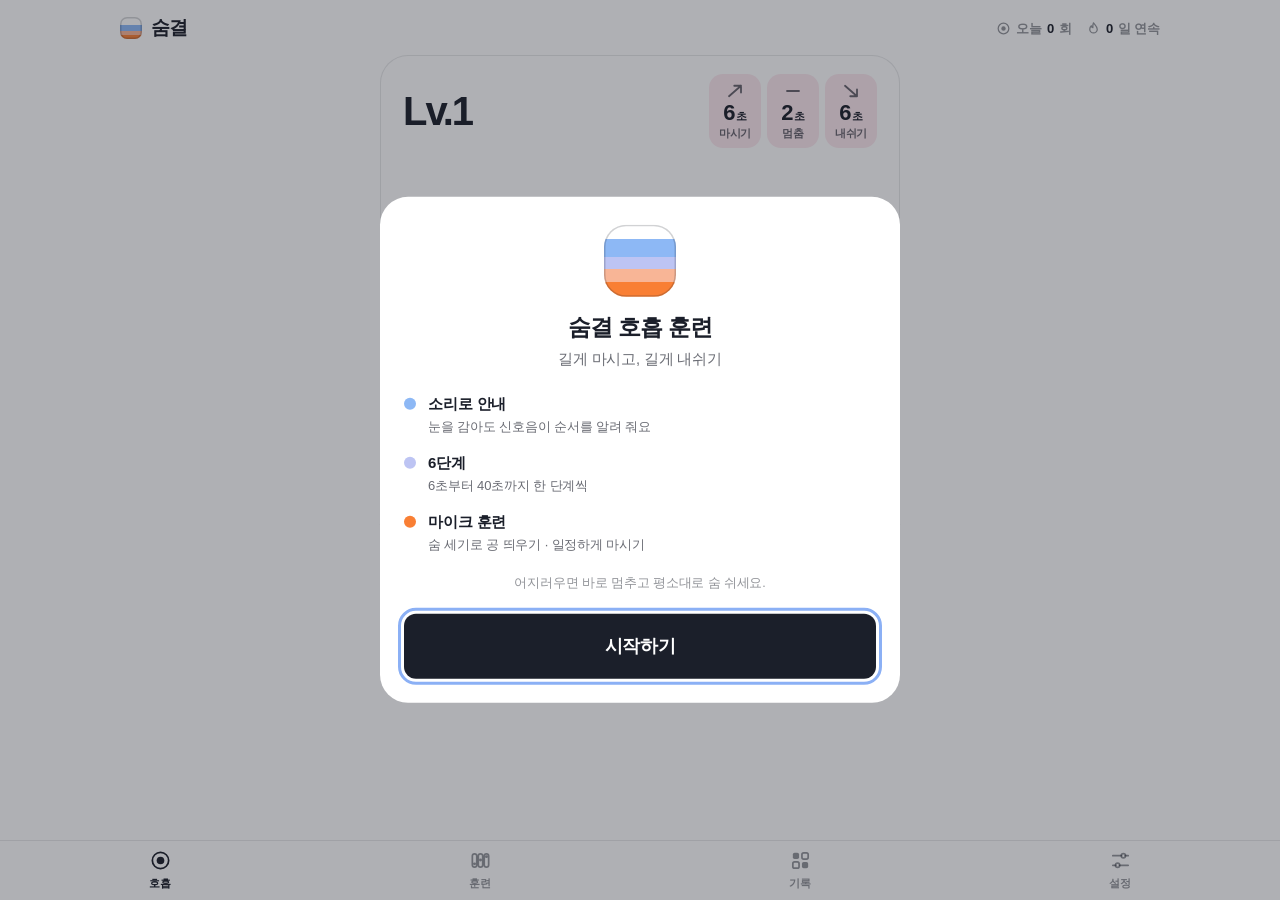
==== commit 96f1494a: "feat: 홈 화면 글자 줄이기 (큰 단계 + 마시기·멈춤·내쉬기 세 칸, 단계 한 줄) v2.7 Co-Authored-By: Claude Fable 5.2 <noreply@ant" ====
--- a/index.html
+++ b/index.html
@@ -33,7 +33,7 @@
     <button class="icon-btn" id="stopBtn" aria-label="세션 종료">
       <svg viewBox="0 0 24 24"><path d="M6 6l12 12M18 6 6 18" stroke="currentColor" stroke-width="2" stroke-linecap="round"/></svg>
     </button>
-    <p class="session-meta" id="sessionMeta">20·3·20 · 3 사이클</p>
+    <p class="session-meta" id="sessionMeta">Lv.1 · 3회</p>
     <div class="session-actions">
       <button class="icon-btn" id="soundBtn" aria-label="소리 끄기" aria-pressed="true">
         <svg class="on" viewBox="0 0 24 24"><path d="M4 9.5h3.5L12 5.5v13l-4.5-4H4z" fill="currentColor"/><path d="M15.5 9a4.2 4.2 0 0 1 0 6M18 6.5a7.8 7.8 0 0 1 0 11" fill="none" stroke="currentColor" stroke-width="1.8" stroke-linecap="round"/></svg>
@@ -66,33 +66,25 @@
 
   <main id="main">
     <!-- ============ 오늘 (호흡) ============ -->
-    <section class="view view-breathe" id="view-breathe" aria-labelledby="greetTitle">
-      <div class="greet">
-        <p class="eyebrow" id="greetEyebrow">오늘의 훈련</p>
-        <h1 id="greetTitle">길게 마시고,<br>길게 내쉬기</h1>
-      </div>
-
+    <section class="view view-breathe" id="view-breathe" aria-label="호흡 훈련">
       <div class="hero" aria-hidden="true">
-        <div class="hero-text"><b id="heroTitle">기본 · 10·2·10</b><span id="heroMeta">3 사이클 · 약 1분</span></div>
+        <div class="hero-text">
+          <b id="heroTitle">Lv.1</b>
+          <div class="rh">
+            <span><svg viewBox="0 0 24 24"><path d="M4 19 20 5M11 5h9v9" /></svg><b id="rhIn">6</b><i>마시기</i></span>
+            <span><svg viewBox="0 0 24 24"><path d="M4 12h16" /></svg><b id="rhHold">2</b><i>멈춤</i></span>
+            <span><svg viewBox="0 0 24 24"><path d="M4 5l16 14M11 19h9v-9" /></svg><b id="rhOut">6</b><i>내쉬기</i></span>
+          </div>
+        </div>
         <svg class="tide-svg" id="tideHero" aria-hidden="true"></svg>
       </div>
-      <button class="btn-primary" id="startBtn">
+      <button class="btn-primary" id="startBtn" aria-label="호흡 시작">
         <svg viewBox="0 0 24 24" aria-hidden="true"><path d="M8 5.5v13a.8.8 0 0 0 1.2.7l10.4-6.5a.8.8 0 0 0 0-1.4L9.2 4.8A.8.8 0 0 0 8 5.5Z" fill="currentColor"/></svg>
-        호흡 시작
+        시작 <small id="heroMeta">42초</small>
       </button>
 
-      <div class="block">
-        <div class="field-head"><h3>단계</h3><span class="hint">들숨 · 멈춤 · 날숨 (초)</span></div>
-        <div class="segmented" id="rhythmPicker" role="radiogroup" aria-label="단계"></div>
-      </div>
-      <div class="block">
-        <div class="field-head"><h3>반복</h3><span class="hint" id="totalTime">총 1분 6초</span></div>
-        <div class="pills" id="cyclePicker" role="radiogroup" aria-label="반복 사이클 수"></div>
-      </div>
-      <p class="tip">
-        <svg viewBox="0 0 24 24" aria-hidden="true"><path d="M2.5 12s3.5-6 9.5-6 9.5 6 9.5 6-3.5 6-9.5 6-9.5-6-9.5-6Z" fill="none" stroke="currentColor" stroke-width="1.6"/><path d="M4 18 20 6" stroke="currentColor" stroke-width="1.6" stroke-linecap="round"/></svg>
-        눈을 감아도 소리가 단계를 알려줘요
-      </p>
+      <div class="segmented" id="rhythmPicker" role="radiogroup" aria-label="단계"></div>
+      <div class="pills" id="cyclePicker" role="radiogroup" aria-label="반복 횟수"></div>
     </section>
 
     <!-- ============ 훈련 (마이크) ============ -->
@@ -104,30 +96,34 @@
 
       <div id="trainMenu" class="train-menu">
         <button class="game-card" data-game="balls">
-          <div class="gc-text"><b>공 띄우기</b><span>세게 들이쉬어 공 3개를 띄워요. 인센티브 스피로미터처럼 힘을 키우는 훈련</span><em id="bestBalls"></em></div>
+          <div class="gc-text"><b>공 띄우기</b><span>세게 마시는 힘</span><em id="bestBalls"></em></div>
           <div class="gc-art" aria-hidden="true"><i style="--y:.25"></i><i style="--y:.6"></i><i style="--y:1"></i></div>
         </button>
         <button class="game-card" data-game="steady">
-          <div class="gc-text"><b>일정하게 마시기</b><span>초록 구간 안에서 숨의 세기를 3초 일정하게. 호흡량을 고르게 조절하는 훈련</span><em id="bestSteady"></em></div>
+          <div class="gc-text"><b>일정하게 마시기</b><span>고르게 오래 마시기</span><em id="bestSteady"></em></div>
           <div class="gc-art steady" aria-hidden="true"><u></u><i style="--y:.5"></i></div>
         </button>
-        <p class="train-note"><b>어떻게 알아요?</b> 마이크로 숨소리의 크기만 분석해요. 소리는 기기 안에서만 처리하고 녹음·저장·전송하지 않아요. 실제 호흡량(mL)을 재는 건 아니고, 숨의 세기를 소리로 가늠하는 연습이에요. 입으로 마시거나 내쉬면 소리가 더 잘 잡혀요.</p>
+        <p class="train-note">숨소리 크기만 재요. 녹음·저장하지 않아요.</p>
       </div>
 
       <div id="trainGame" hidden>
         <div class="game-top">
-          <button class="btn-ghost" id="gameBack">← 훈련 목록</button>
+          <button class="btn-ghost" id="gameBack">← 목록</button>
           <span class="mic-pill" id="micPill"><i></i><span id="micPillText">대기</span></span>
+          <button class="btn-ghost help-btn" id="gameHelp" aria-label="방법 보기">?</button>
         </div>
         <div class="panel game-panel">
           <p class="game-title" id="gameTitle"></p>
+          <div class="guide" id="gameGuide" hidden></div>
+          <div class="game-play" id="gamePlay">
           <div class="tube-area" id="tubeArea" aria-hidden="true"></div>
           <div class="meter" aria-hidden="true"><i id="meterFill"></i></div>
           <p class="game-msg" id="gameMsg" role="status" aria-live="polite"></p>
           <p class="game-sub" id="gameSub"></p>
           <div class="rep-dots" id="repDots" aria-hidden="true"></div>
+          </div>
           <button class="btn-primary" id="gameStart">시작</button>
-          <button class="btn-text" id="demoToggle">마이크 없이 체험 (화면을 길게 눌러 불기)</button>
+          <button class="btn-text" id="demoToggle">마이크 없이 체험</button>
         </div>
       </div>
     </section>
@@ -180,10 +176,19 @@
       </div>
 
       <div class="panel list">
+        <div class="row row-stack">
+          <div class="row-text"><b>배경 음악</b><span>누르면 잠깐 들려요</span></div>
+          <div class="pills" id="musicPicker" role="radiogroup" aria-label="배경 음악">
+            <button class="pill" role="radio" data-m="m1">1</button>
+            <button class="pill" role="radio" data-m="m2">2</button>
+            <button class="pill" role="radio" data-m="m3">3</button>
+            <button class="pill" role="radio" data-m="off">끔</button>
+          </div>
+        </div>
         <div class="row">
-          <div class="row-text"><b>배경 음악</b><span>훈련 중 음악 크기</span></div>
+          <div class="row-text"><b>소리 크기</b><span>음악과 신호음</span></div>
           <div class="volume">
-            <input type="range" id="volume" min="0" max="100" step="1" aria-label="배경 사운드 볼륨">
+            <input type="range" id="volume" min="0" max="100" step="1" aria-label="소리 크기">
             <output id="volumeOut">60</output>
           </div>
         </div>
@@ -219,7 +224,7 @@
       <div class="panel about">
         <p><b>안전 안내</b> 느린 호흡과 숨 멈춤은 사람에 따라 어지러움을 줄 수 있어요. 불편하면 즉시 멈추고 평소대로 숨 쉬세요. 숨결은 의료 기기가 아니에요.</p>
         <p><b>프라이버시</b> 계정·서버·추적이 없어요. 모든 기록은 이 기기에만 저장돼요. 훈련의 마이크 소리는 녹음하지 않고 기기 안에서만 분석해요.</p>
-<p class="version"><a href="privacy.html" target="_blank" rel="noopener">개인정보 처리방침</a> · 숨결 v2.5</p>
+<p class="version"><a href="privacy.html" target="_blank" rel="noopener">개인정보 처리방침</a> · 숨결 v2.7</p>
       </div>
     </section>
   </main>
--- a/styles.css
+++ b/styles.css
@@ -346,3 +346,89 @@
   .summary-orb, 
   .view, .sheet { animation-duration: .01s !important; }
 }
+
+/* ---- 훈련: 방법 안내 · 폐 게이지 (v2.5) ---- */
+.game-top { gap: 8px; }
+.game-top .mic-pill { margin-left: auto; }
+.help-btn { width: 38px; height: 38px; padding: 0; border-radius: 50%; font-weight: 800; font-size: 16px; }
+.game-play { display: grid; gap: 14px; justify-items: center; width: 100%; }
+.game-play[hidden], .guide[hidden] { display: none; }
+.guide { display: grid; gap: 10px; width: 100%; text-align: left; }
+.g-row { display: grid; grid-template-columns: 26px 92px 1fr; gap: 12px; align-items: center; padding: 12px; border-radius: 20px; background: var(--wash); }
+.g-num { width: 26px; height: 26px; border-radius: 50%; display: grid; place-items: center; background: var(--ink); color: #fff; font-size: 13px; font-weight: 800; }
+.g-row p { font-size: 15px; line-height: 1.45; color: var(--ink-2); font-weight: 600; }
+.g-row p b { color: var(--ink); font-weight: 800; }
+.g-art { position: relative; width: 92px; height: 78px; display: flex; align-items: flex-end; justify-content: center; gap: 6px; }
+/* 1) 폰 거리 */
+.g-phone { align-items: center; gap: 0; }
+.g-phone .face { width: 30px; height: 30px; border-radius: 50%; background: var(--coral); position: relative; flex: none; }
+.g-phone .face::after { content: ""; position: absolute; right: -3px; top: 16px; width: 8px; height: 8px; border-radius: 50%; background: var(--ink); }
+.g-phone .gap { flex: 1; height: 0; border-top: 2px dashed var(--ink-3); margin: 8px 5px 0; position: relative; }
+.g-phone .gap::after { content: "한 뼘"; position: absolute; left: 0; right: 0; top: -19px; text-align: center; font-size: 10.5px; font-weight: 700; font-style: normal; color: var(--ink-3); }
+.g-phone .phone { width: 20px; height: 38px; border-radius: 6px; border: 2px solid var(--ink); background: #fff; flex: none; }
+/* 2) 공 3개가 차례로 뜨는 모습 */
+.g-tubes i { width: 22px; height: 100%; border-radius: 12px; border: 1.5px solid var(--line-2); background: #fff; position: relative; }
+.g-tubes i::after { content: ""; position: absolute; left: 3px; right: 3px; bottom: 3px; aspect-ratio: 1; border-radius: 50%; background: var(--blue); animation: g-rise 3s var(--ease) infinite; }
+.g-tubes i:nth-child(2)::after { background: var(--coral); animation-delay: .35s; }
+.g-tubes i:nth-child(3)::after { background: var(--orange); animation-delay: .7s; }
+@keyframes g-rise { 0%, 12% { transform: translateY(0); } 40%, 72% { transform: translateY(-50px); } 92%, 100% { transform: translateY(0); } }
+/* 3) 공 3개 유지 = 별 */
+.g-star { align-items: flex-start; padding-top: 6px; }
+.g-star i { width: 18px; height: 18px; border-radius: 50%; background: var(--blue); }
+.g-star i:nth-child(2) { background: var(--coral); } .g-star i:nth-child(3) { background: var(--orange); }
+.g-star b { position: absolute; left: 0; right: 0; bottom: 4px; text-align: center; font-size: 20px; font-weight: 800; letter-spacing: -0.03em; }
+.g-star::after { content: ""; position: absolute; left: 12px; right: 12px; top: 34px; height: 5px; border-radius: 5px; background: var(--ink); transform-origin: left; animation: g-bar 3s linear infinite; }
+@keyframes g-bar { 0% { transform: scaleX(0); } 80%, 100% { transform: scaleX(1); } }
+/* 초록 칸 안의 공 */
+.g-zone { align-items: stretch; }
+.g-zone u { position: absolute; left: 20px; right: 20px; top: 24px; height: 28px; border-radius: 8px; background: rgba(91,190,130,.25); border-top: 2px dashed rgba(40,140,90,.7); border-bottom: 2px dashed rgba(40,140,90,.7); }
+.g-zone i { position: absolute; left: 50%; bottom: 2px; width: 22px; height: 22px; margin-left: -11px; border-radius: 50%; background: var(--lav); animation: g-zone 3.4s var(--ease) infinite; }
+@keyframes g-zone { 0%, 8% { transform: translateY(0); } 30%, 80% { transform: translateY(-27px); } 96%, 100% { transform: translateY(0); } }
+/* 폐 (안내용 작은 것 + 훈련 화면 큰 것) */
+.lobe { position: relative; display: block; overflow: hidden; background: #fff; border: 2px solid var(--line-2); }
+.lobe.l { border-radius: 62% 26% 30% 46% / 46% 22% 34% 54%; }
+.lobe.r { border-radius: 26% 62% 46% 30% / 22% 46% 54% 34%; }
+.lobe i { position: absolute; left: 0; right: 0; bottom: 0; height: calc(var(--fill, 0) * 100%); background: linear-gradient(180deg, #8DB8F5, #5B8FE8); }
+.g-lungs { align-items: flex-end; gap: 5px; --fill: 0; }
+.g-lungs .lobe { width: 34px; height: 62px; }
+.g-lungs .lobe i { height: 100%; transform-origin: bottom; animation: g-fill 3.4s linear infinite; }
+@keyframes g-fill { 0%, 8% { transform: scaleY(0); } 80%, 100% { transform: scaleY(1); } }
+.tube-area.steady { gap: 22px; align-items: center; }
+.tube-area.steady .chamber.wide { width: 104px; }
+.lungs { position: relative; width: 148px; height: 190px; display: flex; gap: 8px; align-items: flex-end; justify-content: center; --fill: 0; }
+.lungs .trachea { position: absolute; left: 50%; top: 0; width: 12px; height: 46px; margin-left: -6px; border-radius: 6px; background: var(--line-2); }
+.lungs .lobe { width: 66px; height: 150px; }
+.lungs.filling .lobe { border-color: #3BB273; }
+.lungs.full .lobe { border-color: var(--orange); }
+.lungs.full .lobe i { background: linear-gradient(180deg, #F8B596, #F97F34); }
+.lung-pct { position: absolute; left: 0; right: 0; bottom: 14px; text-align: center; font-size: 22px; font-weight: 800; letter-spacing: -0.03em; font-variant-numeric: tabular-nums; color: var(--ink); text-shadow: 0 0 6px #fff, 0 0 6px #fff; }
+.gc-text em:empty { display: none; }
+.g-row p, .gc-text span, .game-msg, .game-sub { word-break: keep-all; }
+.g-row p em { display: block; font-style: normal; font-size: 21px; font-weight: 800; letter-spacing: -0.02em; color: var(--orange); line-height: 1.25; }
+.row.row-stack { display: grid; gap: 12px; }
+.row.row-stack .pills { display: grid; grid-template-columns: repeat(4, 1fr); gap: 8px; }
+.row.row-stack .pills { width: 100%; }
+.row.row-stack .pill { width: 100%; min-width: 0; }
+.row.row-stack { grid-template-columns: 1fr; justify-content: stretch; }
+
+/* ---- 홈 화면 간소화 (v2.7): 큰 단계 + 그림 세 칸 + 시작 ---- */
+.view-breathe { gap: 14px; }
+.hero { height: clamp(250px, 40vh, 340px); }
+.hero-text { display: flex; align-items: center; justify-content: space-between; gap: 10px; top: 18px; }
+.hero-text > b { font-size: 40px; font-weight: 800; letter-spacing: -0.05em; line-height: 1; }
+.rh { display: flex; gap: 6px; }
+.rh span { display: grid; justify-items: center; gap: 1px; min-width: 52px; padding: 8px 6px 7px; border-radius: 14px; background: color-mix(in oklch, var(--orb) 22%, #fff); font-size: inherit; color: var(--ink); }
+.rh svg { width: 18px; height: 18px; fill: none; stroke: var(--ink-2); stroke-width: 2.4; stroke-linecap: round; stroke-linejoin: round; }
+.rh b { font-size: 22px; font-weight: 800; line-height: 1.1; font-variant-numeric: tabular-nums; letter-spacing: -0.03em; }
+.rh i { font-style: normal; font-size: 10.5px; font-weight: 600; color: var(--ink-2); }
+.btn-primary { padding: 19px 24px; font-size: 18px; }
+.btn-primary small { font-size: 13.5px; font-weight: 600; opacity: .65; font-variant-numeric: tabular-nums; }
+.segmented { grid-template-columns: repeat(6, 1fr); gap: 6px; margin-top: 4px; }
+.seg { padding: 10px 0 8px; gap: 2px; }
+.seg::before { width: 8px; height: 8px; margin-bottom: 1px; }
+.seg b { font-size: 18px; }
+.seg.cleared::after { top: 3px; right: 5px; font-size: 9px; }
+.seg[aria-checked="true"] { background: var(--ink); border-color: var(--ink); color: #fff; }
+.seg[aria-checked="true"].cleared::after { color: #fff; opacity: .8; }
+.rh b::after { content: "초"; font-size: 11px; font-weight: 600; margin-left: 1px; letter-spacing: 0; }
+.hero { height: clamp(250px, 47vh, 440px); }
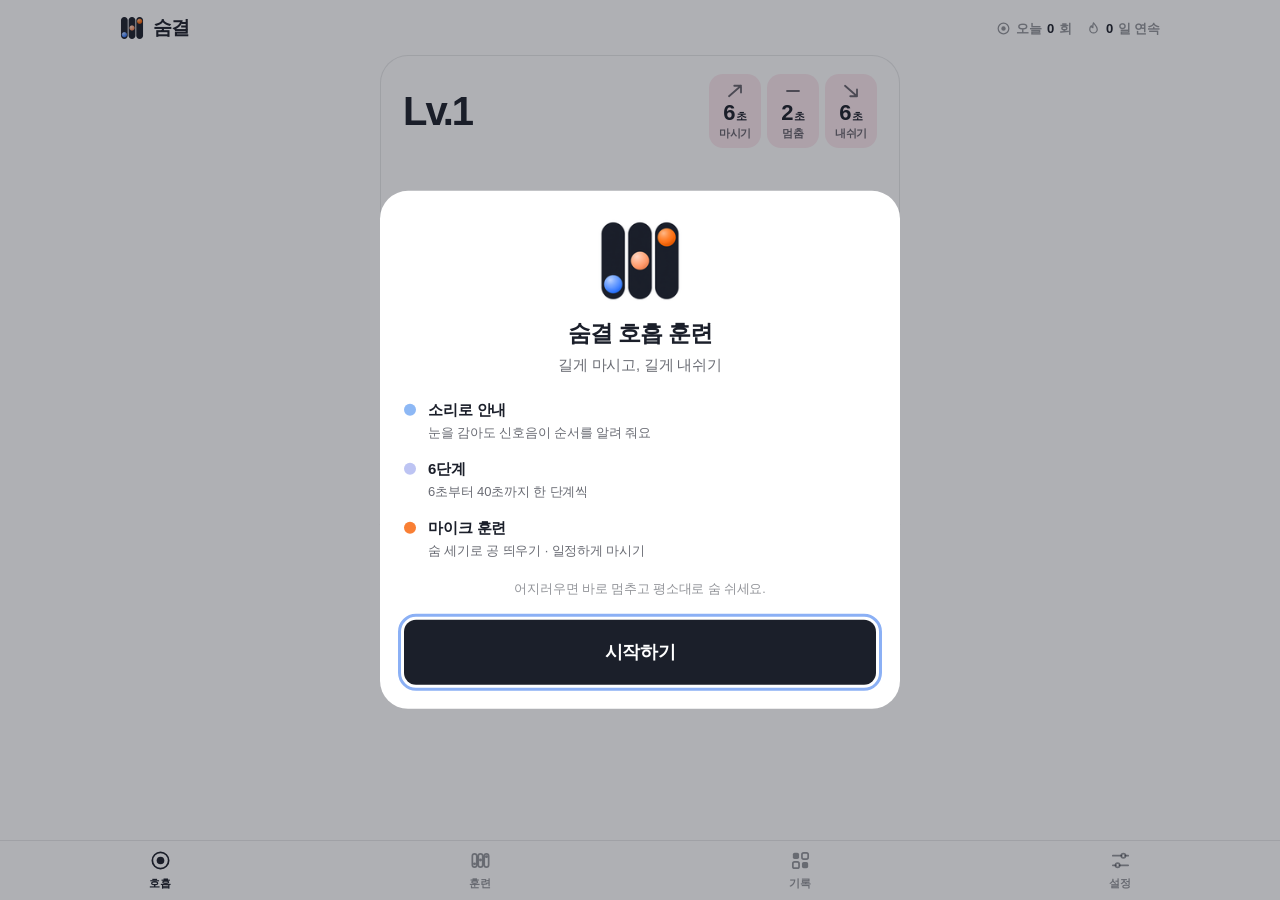
==== commit a3106cfd: "feat: 아이콘을 밝은 배경으로 바꾸고 앱 안 마크·배경색 통일 (v2.8) Co-Authored-By: Claude Fable 5.2 <noreply@anthropic.com>" ====
--- a/index.html
+++ b/index.html
@@ -11,7 +11,7 @@
   <meta name="apple-mobile-web-app-status-bar-style" content="default">
   <meta name="apple-mobile-web-app-title" content="숨결">
   <link rel="manifest" href="manifest.webmanifest">
-  <link rel="icon" href="icons/icon.svg" type="image/svg+xml">
+  <link rel="icon" href="icons/favicon.png" type="image/png">
   <link rel="apple-touch-icon" href="icons/apple-touch-icon.png">
   <link rel="stylesheet" href="styles.css">
 </head>
@@ -224,7 +224,7 @@
       <div class="panel about">
         <p><b>안전 안내</b> 느린 호흡과 숨 멈춤은 사람에 따라 어지러움을 줄 수 있어요. 불편하면 즉시 멈추고 평소대로 숨 쉬세요. 숨결은 의료 기기가 아니에요.</p>
         <p><b>프라이버시</b> 계정·서버·추적이 없어요. 모든 기록은 이 기기에만 저장돼요. 훈련의 마이크 소리는 녹음하지 않고 기기 안에서만 분석해요.</p>
-<p class="version"><a href="privacy.html" target="_blank" rel="noopener">개인정보 처리방침</a> · 숨결 v2.7</p>
+<p class="version"><a href="privacy.html" target="_blank" rel="noopener">개인정보 처리방침</a> · 숨결 v2.8</p>
       </div>
     </section>
   </main>
--- a/styles.css
+++ b/styles.css
@@ -432,3 +432,6 @@
 .seg[aria-checked="true"].cleared::after { color: #fff; opacity: .8; }
 .rh b::after { content: "초"; font-size: 11px; font-weight: 600; margin-left: 1px; letter-spacing: 0; }
 .hero { height: clamp(250px, 47vh, 440px); }
+/* ---- 앱 안 마크를 앱 아이콘(통 3개 + 공 3개)과 통일 (v2.8) ---- */
+.brand-mark { width: 24px; height: 24px; border-radius: 0; background: url(icons/mark.png) center / contain no-repeat; box-shadow: none; }
+.summary-orb { width: 84px; height: 84px; border-radius: 0; background: url(icons/mark.png) center / contain no-repeat; box-shadow: none; }
